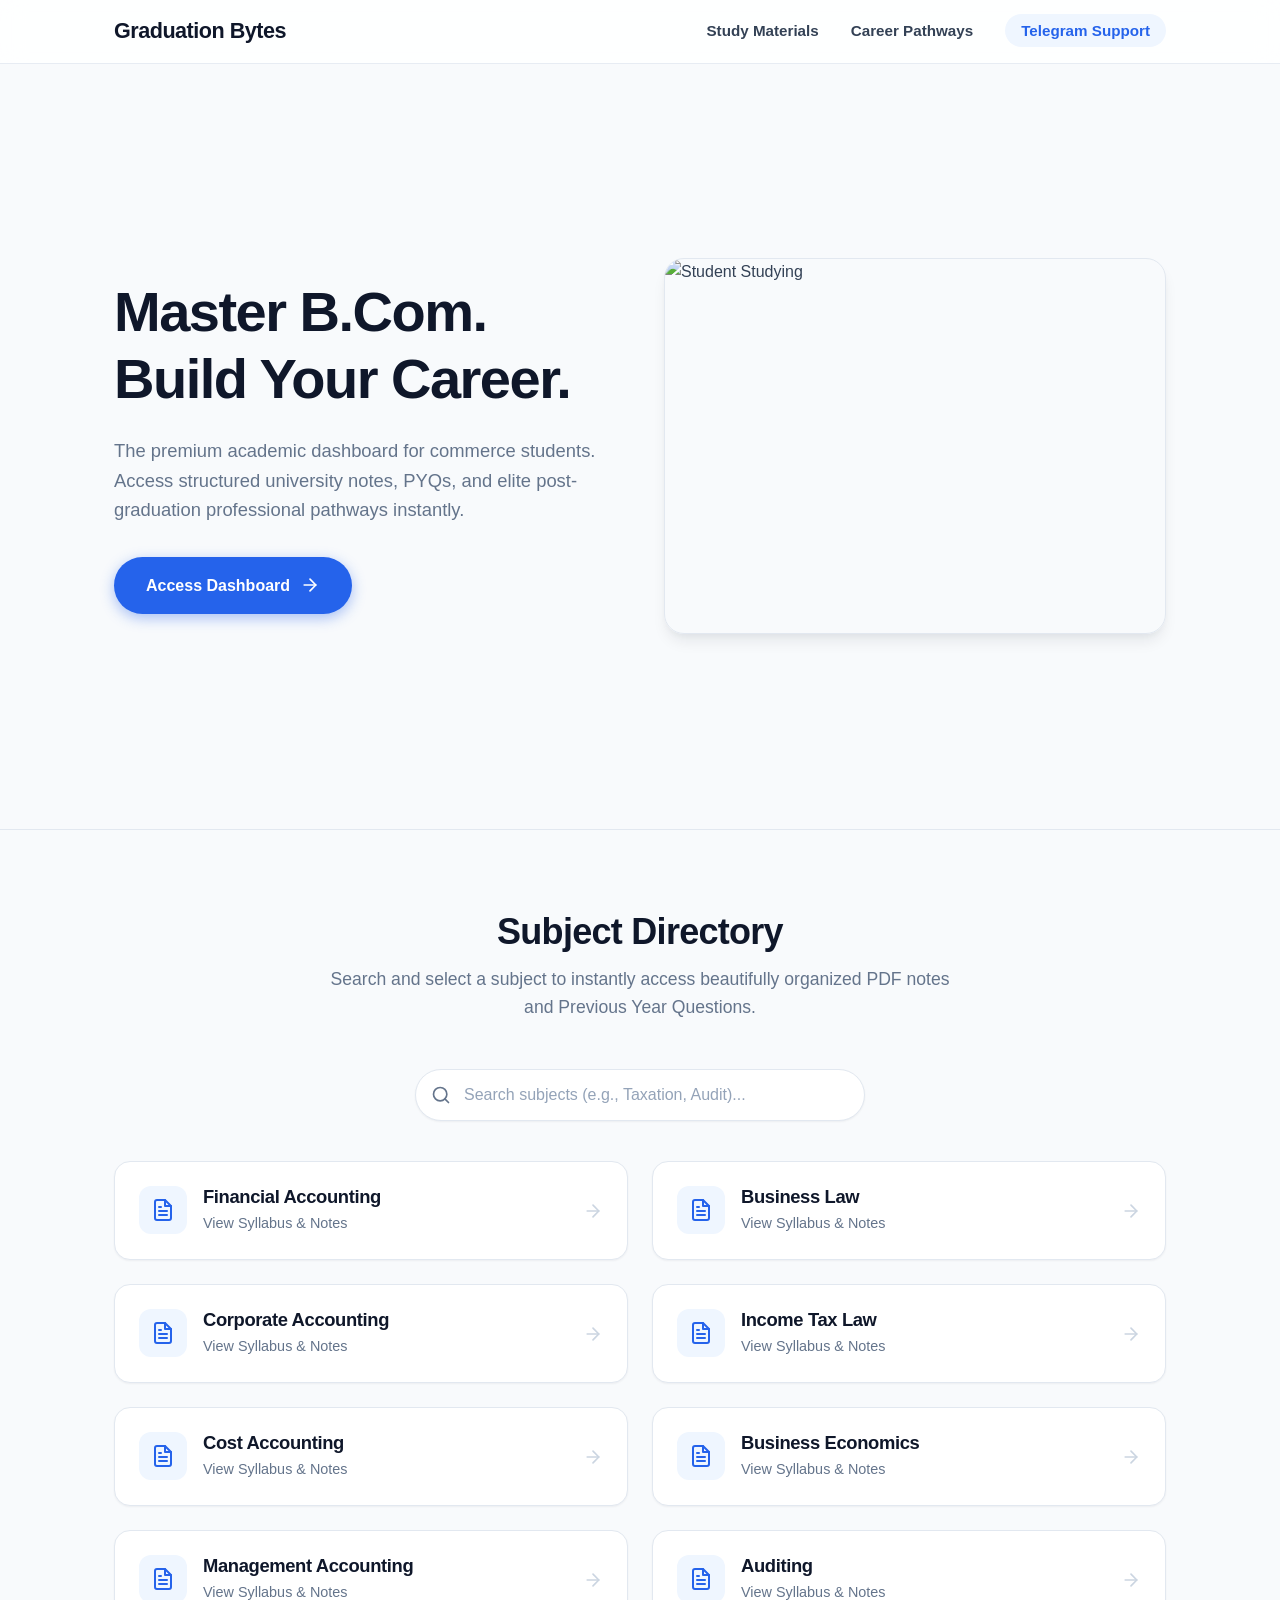
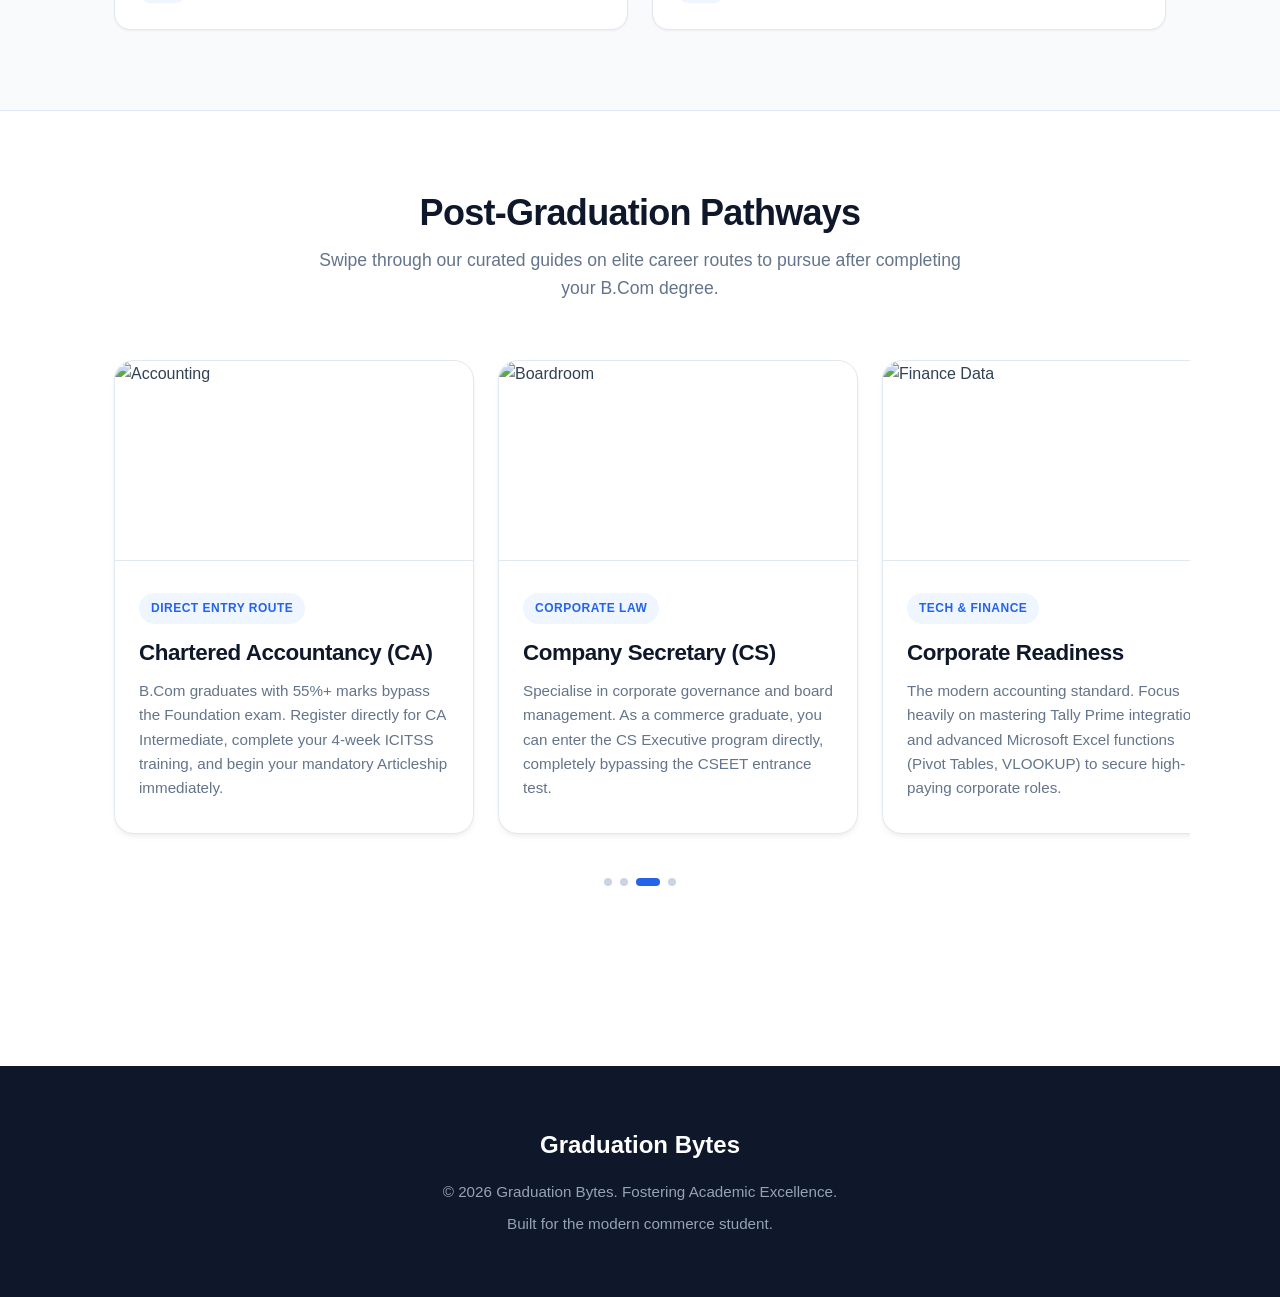
==== index.html @ 29793538 "Add files via upload" ====
<!DOCTYPE html>
<html lang="en">
<head>
    <meta charset="UTF-8">
    <meta name="viewport" content="width=device-width, initial-scale=1.0, maximum-scale=1.0, user-scalable=no">
    <title>Graduation Bytes | Career & Academic Portal</title>
    <style>
        /* ==========================================
           1. PREMIUM CSS RESET & VARIABLES
           ========================================== */
        :root {
            /* Premium Corporate Color Palette */
            --primary-slate: #0f172a;      /* Deepest Slate */
            --secondary-slate: #334155;    /* Standard Text */
            --light-slate: #64748b;        /* Muted Text */
            --brand-blue: #2563eb;         /* Vibrant Action Blue */
            --brand-blue-hover: #1d4ed8;
            --brand-light: #eff6ff;        /* Soft Blue Backgrounds */
            --surface-bg: #f8fafc;         /* Page Background */
            --card-bg: #ffffff;            /* Card Background */
            --border-light: #e2e8f0;       /* Soft Borders */
            
            /* Modern Spacing & Radii */
            --radius-xl: 20px;
            --radius-lg: 16px;
            --radius-md: 12px;
            --radius-sm: 8px;
            
            /* Layered, High-End Shadows */
            --shadow-sm: 0 1px 2px rgba(15, 23, 42, 0.05);
            --shadow-md: 0 4px 6px -1px rgba(15, 23, 42, 0.05), 0 2px 4px -1px rgba(15, 23, 42, 0.03);
            --shadow-lg: 0 10px 15px -3px rgba(15, 23, 42, 0.08), 0 4px 6px -2px rgba(15, 23, 42, 0.04);
            --shadow-hover: 0 20px 25px -5px rgba(15, 23, 42, 0.1), 0 10px 10px -5px rgba(15, 23, 42, 0.04);
            
            --transition: all 0.25s cubic-bezier(0.4, 0, 0.2, 1);
        }

        html { scroll-behavior: smooth; }
        * { margin: 0; padding: 0; box-sizing: border-box; font-family: -apple-system, BlinkMacSystemFont, 'Inter', 'Segoe UI', Roboto, Helvetica, Arial, sans-serif; }
        body { background-color: var(--surface-bg); color: var(--secondary-slate); line-height: 1.6; -webkit-font-smoothing: antialiased; }
        img { max-width: 100%; display: block; }

        .container { max-width: 1100px; margin: 0 auto; padding: 80px 24px; }
        h1, h2, h3 { color: var(--primary-slate); font-weight: 700; line-height: 1.2; letter-spacing: -0.02em; }
        h2 { font-size: 2.25rem; margin-bottom: 12px; text-align: center; }
        .subtitle { text-align: center; color: var(--light-slate); margin-bottom: 48px; font-size: 1.1rem; max-width: 650px; margin-left: auto; margin-right: auto; }

        /* ==========================================
           2. HEADER & NAVIGATION
           ========================================== */
        header { background-color: rgba(255, 255, 255, 0.85); backdrop-filter: blur(12px); -webkit-backdrop-filter: blur(12px); border-bottom: 1px solid rgba(226, 232, 240, 0.8); position: sticky; top: 0; z-index: 1000; padding: 14px 0; }
        .nav-container { max-width: 1100px; margin: 0 auto; padding: 0 24px; display: flex; justify-content: space-between; align-items: center; }
        
        .logo-box { display: flex; align-items: center; gap: 10px; text-decoration: none; }
        .nav-logo { height: 40px; width: auto; object-fit: contain; }
        .logo-text { font-size: 1.35rem; font-weight: 800; color: var(--primary-slate); letter-spacing: -0.5px; }

        .nav-links { list-style: none; display: flex; gap: 32px; align-items: center; }
        .nav-links a { text-decoration: none; color: var(--secondary-slate); font-weight: 600; font-size: 0.95rem; transition: var(--transition); }
        .nav-links a:hover { color: var(--brand-blue); }
        .nav-btn { background: var(--brand-light); color: var(--brand-blue) !important; padding: 8px 16px; border-radius: 999px; }
        .nav-btn:hover { background: #dbeafe; }
        
        .hamburger { display: none; background: none; border: none; cursor: pointer; color: var(--primary-slate); padding: 4px; }

        /* ==========================================
           3. HERO SECTION
           ========================================== */
        .hero { display: grid; grid-template-columns: 1fr 1fr; gap: 48px; align-items: center; padding: 60px 24px; max-width: 1100px; margin: 0 auto; min-height: 85vh; }
        .hero-text h1 { font-size: 3.5rem; margin-bottom: 24px; letter-spacing: -1.5px; }
        .hero-text p { font-size: 1.15rem; color: var(--light-slate); margin-bottom: 32px; }
        
        .btn { display: inline-flex; align-items: center; justify-content: center; gap: 10px; background-color: var(--brand-blue); color: #fff; padding: 16px 32px; text-decoration: none; font-weight: 600; font-size: 1rem; border-radius: 999px; transition: var(--transition); box-shadow: 0 4px 14px 0 rgba(37, 99, 235, 0.39); }
        .btn:hover { transform: translateY(-2px); box-shadow: 0 6px 20px rgba(37, 99, 235, 0.23); background-color: var(--brand-blue-hover); }
        
        .hero-img { border-radius: var(--radius-xl); box-shadow: var(--shadow-lg); border: 1px solid var(--border-light); width: 100%; object-fit: cover; aspect-ratio: 4/3; }

        /* ==========================================
           4. SUBJECT DIRECTORY (Glassy Tiles)
           ========================================== */
        #directory { background-color: var(--surface-bg); border-top: 1px solid var(--border-light); }
        
        .search-box { position: relative; max-width: 450px; margin: 0 auto 40px auto; }
        .search-icon { position: absolute; left: 16px; top: 50%; transform: translateY(-50%); color: var(--light-slate); }
        #subjectSearch { width: 100%; padding: 16px 20px 16px 48px; border-radius: 999px; border: 1px solid var(--border-light); background: var(--card-bg); outline: none; font-size: 1rem; color: var(--primary-slate); transition: var(--transition); box-shadow: var(--shadow-sm); }
        #subjectSearch:focus { border-color: var(--brand-blue); box-shadow: 0 0 0 4px rgba(37, 99, 235, 0.1); }
        #subjectSearch::placeholder { color: #94a3b8; }

        .grid-layout { display: grid; grid-template-columns: repeat(2, 1fr); gap: 24px; }
        
        .tile-card { background: var(--card-bg); border: 1px solid var(--border-light); border-radius: var(--radius-lg); padding: 24px; text-decoration: none; display: flex; align-items: flex-start; gap: 16px; transition: var(--transition); box-shadow: var(--shadow-sm); position: relative; overflow: hidden; }
        .tile-card:hover { border-color: #cbd5e1; transform: translateY(-4px); box-shadow: var(--shadow-md); }
        .tile-icon { background: var(--brand-light); color: var(--brand-blue); flex-shrink: 0; width: 48px; height: 48px; border-radius: var(--radius-md); display: flex; align-items: center; justify-content: center; }
        .tile-info h3 { font-size: 1.15rem; color: var(--primary-slate); margin-bottom: 4px; }
        .tile-info p { font-size: 0.9rem; color: var(--light-slate); margin: 0; }
        .tile-arrow { margin-left: auto; align-self: center; color: #cbd5e1; transition: var(--transition); }
        .tile-card:hover .tile-arrow { color: var(--brand-blue); transform: translateX(4px); }

        /* ==========================================
           5. CAREER SWIPE CAROUSEL (App-style)
           ========================================== */
        #careers { background-color: var(--card-bg); border-top: 1px solid var(--border-light); padding-bottom: 100px; }
        
        .swipe-container { 
            display: flex; 
            gap: 24px; 
            overflow-x: auto; 
            scroll-snap-type: x mandatory; 
            -webkit-overflow-scrolling: touch; 
            padding: 10px 24px 20px 24px; 
            margin: 0 -24px; 
            scrollbar-width: none; 
        }
        .swipe-container::-webkit-scrollbar { display: none; }

        .swipe-card { 
            flex: 0 0 360px; 
            scroll-snap-align: center; 
            background: var(--card-bg); 
            border-radius: var(--radius-xl); 
            overflow: hidden; 
            box-shadow: var(--shadow-md); 
            border: 1px solid var(--border-light); 
            display: flex;
            flex-direction: column;
        }
        .swipe-card img { width: 100%; height: 200px; object-fit: cover; border-bottom: 1px solid var(--border-light); }
        .swipe-info { padding: 32px 24px; flex-grow: 1; }
        .swipe-tag { display: inline-block; background: var(--brand-light); color: var(--brand-blue); font-size: 0.75rem; font-weight: 700; padding: 6px 12px; border-radius: 999px; margin-bottom: 16px; text-transform: uppercase; letter-spacing: 0.5px; }
        .swipe-card h3 { font-size: 1.4rem; margin-bottom: 12px; color: var(--primary-slate); }
        .swipe-card p { font-size: 0.95rem; color: var(--light-slate); line-height: 1.6; }

        /* PROFESSIONAL CAROUSEL DOTS (Pagination) */
        .carousel-indicators { display: flex; justify-content: center; align-items: center; gap: 8px; margin-top: 24px; }
        .dot { width: 8px; height: 8px; border-radius: 50%; background-color: #cbd5e1; transition: var(--transition); cursor: pointer; }
        /* The active dot becomes a modern pill shape */
        .dot.active { width: 24px; border-radius: 999px; background-color: var(--brand-blue); }

        /* ==========================================
           6. FOOTER
           ========================================== */
        footer { background: var(--primary-slate); color: #fff; text-align: center; padding: 60px 24px; }
        .footer-logo { font-size: 1.5rem; font-weight: 800; margin-bottom: 16px; display: block; color: #fff; }
        footer p { color: #94a3b8; font-size: 0.95rem; margin-top: 8px; }
        footer a { color: #fff; text-decoration: none; font-weight: 500; }
        footer a:hover { text-decoration: underline; }

        /* ==========================================
           7. MOBILE RESPONSIVENESS
           ========================================== */
        @media screen and (max-width: 992px) {
            .hero { grid-template-columns: 1fr; text-align: center; padding: 40px 24px; gap: 40px; min-height: auto; }
            .hero-text h1 { font-size: 3rem; }
            .hero-img { order: -1; }
        }

        @media screen and (max-width: 768px) {
            h2 { font-size: 1.8rem; }
            .subtitle { font-size: 1rem; margin-bottom: 32px; }
            
            /* Mobile Navigation */
            .hamburger { display: block; }
            .nav-links { display: none; position: absolute; top: 100%; left: 0; width: 100%; background: rgba(255, 255, 255, 0.98); backdrop-filter: blur(10px); flex-direction: column; gap: 0; border-bottom: 1px solid var(--border-light); box-shadow: var(--shadow-lg); padding: 8px 0; }
            .nav-links.active { display: flex; }
            .nav-links li { padding: 4px 24px; }
            .nav-links a { display: block; padding: 12px 0; border-bottom: 1px solid var(--surface-bg); }
            .nav-btn { display: inline-block; text-align: center; margin-top: 8px; }
            
            .hero-text h1 { font-size: 2.5rem; }
            .btn { width: 100%; }

            /* Grid Fixes */
            .grid-layout { gap: 16px; }
            .tile-card { padding: 16px; flex-direction: column; align-items: center; text-align: center; gap: 12px; }
            .tile-arrow { display: none; /* Hide arrow on mobile to save space */ }
            .tile-icon { width: 40px; height: 40px; }
            .tile-info h3 { font-size: 1.05rem; }

            /* Carousel adjustments for phones */
            .swipe-card { flex: 0 0 85vw; /* Shows a peek of the next card to encourage swiping */ }
            .swipe-info { padding: 24px 20px; }
        }

        @media screen and (max-width: 480px) {
            .grid-layout { grid-template-columns: 1fr; } /* Stack subjects on tiny phones */
            .tile-card { flex-direction: row; align-items: center; text-align: left; }
        }
    </style>
</head>
<body>

    <!-- 1. HEADER -->
    <header>
        <div class="nav-container">
            <a href="#" class="logo-box">
                <!-- ========================================== -->
                <!-- ADD YOUR LOGO HERE: Ensure logo.png is in an 'assets' folder -->
                <!-- ========================================== -->
                <img src="assets/logo.png" alt="Logo" class="nav-logo" onerror="this.style.display='none'; this.nextElementSibling.style.display='block';">
                <span class="logo-text" style="display: none;">Graduation Bytes</span>
            </a>
            
            <button class="hamburger" id="menu-btn" aria-label="Toggle Menu">
                <svg width="28" height="28" viewBox="0 0 24 24" fill="none" stroke="currentColor" stroke-width="2" stroke-linecap="round"><line x1="3" y1="12" x2="21" y2="12"></line><line x1="3" y1="6" x2="21" y2="6"></line><line x1="3" y1="18" x2="21" y2="18"></line></svg>
            </button>

            <ul class="nav-links" id="nav-links">
                <li><a href="#directory">Study Materials</a></li>
                <li><a href="#careers">Career Pathways</a></li>
                <li><a href="https://t.me/Graduation_Bytes" class="nav-btn" target="_blank">Telegram Support</a></li>
            </ul>
        </div>
    </header>

    <main>
        <!-- 2. HERO SECTION -->
        <section class="hero">
            <div class="hero-text">
                <h1>Master B.Com.<br>Build Your Career.</h1>
                <p>The premium academic dashboard for commerce students. Access structured university notes, PYQs, and elite post-graduation professional pathways instantly.</p>
                <a href="#directory" class="btn">
                    Access Dashboard
                    <svg width="20" height="20" viewBox="0 0 24 24" fill="none" stroke="currentColor" stroke-width="2" stroke-linecap="round" stroke-linejoin="round"><line x1="5" y1="12" x2="19" y2="12"></line><polyline points="12 5 19 12 12 19"></polyline></svg>
                </a>
            </div>
            <!-- Professional EdTech Image -->
            <img src="https://images.unsplash.com/photo-1523240795612-9a054b0db644?auto=format&fit=crop&w=1000&q=80" alt="Student Studying" class="hero-img">
        </section>

        <!-- 3. SUBJECT DIRECTORY -->
        <section id="directory">
            <div class="container">
                <h2>Subject Directory</h2>
                <p class="subtitle">Search and select a subject to instantly access beautifully organized PDF notes and Previous Year Questions.</p>
                
                <div class="search-box">
                    <svg class="search-icon" width="20" height="20" viewBox="0 0 24 24" fill="none" stroke="currentColor" stroke-width="2" stroke-linecap="round" stroke-linejoin="round"><circle cx="11" cy="11" r="8"></circle><line x1="21" y1="21" x2="16.65" y2="16.65"></line></svg>
                    <input type="text" id="subjectSearch" placeholder="Search subjects (e.g., Taxation, Audit)...">
                </div>
                
                <div id="subject-grid" class="grid-layout">
                    <!-- JS will inject tiles here -->
                </div>
            </div>
        </section>

        <!-- 4. CAREER PATHWAYS (Swipe Carousel with Dots) -->
        <section id="careers">
            <div class="container">
                <h2>Post-Graduation Pathways</h2>
                <p class="subtitle">Swipe through our curated guides on elite career routes to pursue after completing your B.Com degree.</p>
                
                <!-- Swipe Container -->
                <div class="swipe-container" id="carousel">
                    
                    <div class="swipe-card">
                        <img src="https://images.unsplash.com/photo-1454165804606-c3d57bc86b40?auto=format&fit=crop&w=600&q=80" alt="Accounting">
                        <div class="swipe-info">
                            <span class="swipe-tag">Direct Entry Route</span>
                            <h3>Chartered Accountancy (CA)</h3>
                            <p>B.Com graduates with 55%+ marks bypass the Foundation exam. Register directly for CA Intermediate, complete your 4-week ICITSS training, and begin your mandatory Articleship immediately.</p>
                        </div>
                    </div>

                    <div class="swipe-card">
                        <img src="https://images.pexels.com/photos/5668770/pexels-photo-5668770.jpeg" alt="Boardroom">
                        <div class="swipe-info">
                            <span class="swipe-tag">Corporate Law</span>
                            <h3>Company Secretary (CS)</h3>
                            <p>Specialise in corporate governance and board management. As a commerce graduate, you can enter the CS Executive program directly, completely bypassing the CSEET entrance test.</p>
                        </div>
                    </div>

                    <div class="swipe-card">
                        <img src="https://images.unsplash.com/photo-1460925895917-afdab827c52f?auto=format&fit=crop&w=600&q=80" alt="Finance Data">
                        <div class="swipe-info">
                            <span class="swipe-tag">Tech & Finance</span>
                            <h3>Corporate Readiness</h3>
                            <p>The modern accounting standard. Focus heavily on mastering Tally Prime integration and advanced Microsoft Excel functions (Pivot Tables, VLOOKUP) to secure high-paying corporate roles.</p>
                        </div>
                    </div>

                    <div class="swipe-card">
                        <img src="https://images.unsplash.com/photo-1507679799987-c73779587ccf?auto=format&fit=crop&w=600&q=80" alt="Banking">
                        <div class="swipe-info">
                            <span class="swipe-tag">Government Sector</span>
                            <h3>Banking & Finance (PO)</h3>
                            <p>Prepare for IBPS PO, SBI Clerk, and SSC CGL. Your B.Com background provides a massive, unfair advantage in the Quantitative Aptitude and Financial Awareness sections.</p>
                        </div>
                    </div>

                </div>

                <!-- Professional Carousel Pagination Dots -->
                <div class="carousel-indicators" id="carousel-dots">
                    <!-- Dots injected by JS based on number of cards -->
                </div>

            </div>
        </section>
    </main>

    <!-- 5. FOOTER -->
    <footer>
        <span class="footer-logo">Graduation Bytes</span>
        <p>&copy; 2026 Graduation Bytes. Fostering Academic Excellence.</p>
        <p>Built for the modern commerce student.</p>
    </footer>

    <!-- 6. INTERACTIVE LOGIC -->
    <script>
        // --- A. Mobile Menu Logic ---
        const menuBtn = document.getElementById('menu-btn');
        const navLinks = document.getElementById('nav-links');

        menuBtn.addEventListener('click', () => {
            navLinks.classList.toggle('active');
            menuBtn.innerHTML = navLinks.classList.contains('active') 
                ? '<svg width="28" height="28" viewBox="0 0 24 24" fill="none" stroke="currentColor" stroke-width="2" stroke-linecap="round"><line x1="18" y1="6" x2="6" y2="18"></line><line x1="6" y1="6" x2="18" y2="18"></line></svg>'
                : '<svg width="28" height="28" viewBox="0 0 24 24" fill="none" stroke="currentColor" stroke-width="2" stroke-linecap="round"><line x1="3" y1="12" x2="21" y2="12"></line><line x1="3" y1="6" x2="21" y2="6"></line><line x1="3" y1="18" x2="21" y2="18"></line></svg>';
        });

        document.querySelectorAll('.nav-links a').forEach(link => {
            link.addEventListener('click', () => {
                navLinks.classList.remove('active');
                menuBtn.innerHTML = '<svg width="28" height="28" viewBox="0 0 24 24" fill="none" stroke="currentColor" stroke-width="2" stroke-linecap="round"><line x1="3" y1="12" x2="21" y2="12"></line><line x1="3" y1="6" x2="21" y2="6"></line><line x1="3" y1="18" x2="21" y2="18"></line></svg>';
            });
        });


        // --- B. Subject Data Array (Update your Telegram Links here) ---
        const subjectsData = [
            { name: "Financial Accounting", link: "https://t.me/Graduation_Bytes" },
            { name: "Business Law", link: "https://t.me/Graduation_Bytes" },
            { name: "Corporate Accounting", link: "https://t.me/Graduation_Bytes" },
            { name: "Income Tax Law", link: "https://t.me/Graduation_Bytes" },
            { name: "Cost Accounting", link: "https://t.me/Graduation_Bytes" },
            { name: "Business Economics", link: "https://t.me/Graduation_Bytes" },
            { name: "Management Accounting", link: "https://t.me/Graduation_Bytes" },
            { name: "Auditing", link: "https://t.me/Graduation_Bytes" }
        ];

        // --- C. Inject Subject Tiles ---
        const gridContainer = document.getElementById('subject-grid');
        const searchInput = document.getElementById('subjectSearch');

        function renderSubjects(data) {
            gridContainer.innerHTML = '';
            if (data.length === 0) {
                gridContainer.innerHTML = `<p style="grid-column: 1 / -1; text-align: center; color: var(--light-slate); padding: 40px 0;">No subjects found matching your search.</p>`;
                return;
            }
            
            let htmlContent = '';
            data.forEach(sub => {
                htmlContent += `
                    <a href="${sub.link}" target="_blank" rel="noopener" class="tile-card">
                        <div class="tile-icon">
                            <svg width="24" height="24" viewBox="0 0 24 24" fill="none" stroke="currentColor" stroke-width="2" stroke-linecap="round" stroke-linejoin="round"><path d="M14 2H6a2 2 0 0 0-2 2v16a2 2 0 0 0 2 2h12a2 2 0 0 0 2-2V8z"></path><polyline points="14 2 14 8 20 8"></polyline><line x1="16" y1="13" x2="8" y2="13"></line><line x1="16" y1="17" x2="8" y2="17"></line><polyline points="10 9 9 9 8 9"></polyline></svg>
                        </div>
                        <div class="tile-info">
                            <h3>${sub.name}</h3>
                            <p>View Syllabus & Notes</p>
                        </div>
                        <svg class="tile-arrow" width="20" height="20" viewBox="0 0 24 24" fill="none" stroke="currentColor" stroke-width="2" stroke-linecap="round" stroke-linejoin="round"><line x1="5" y1="12" x2="19" y2="12"></line><polyline points="12 5 19 12 12 19"></polyline></svg>
                    </a>
                `;
            });
            gridContainer.innerHTML = htmlContent;
        }

        renderSubjects(subjectsData);

        // --- D. Live Search Filter ---
        searchInput.addEventListener('input', (e) => {
            const query = e.target.value.toLowerCase().trim();
            const filtered = subjectsData.filter(sub => sub.name.toLowerCase().includes(query));
            renderSubjects(filtered);
        });

        // --- E. Dynamic Carousel Dots Logic ---
        const carousel = document.getElementById('carousel');
        const cards = document.querySelectorAll('.swipe-card');
        const dotsContainer = document.getElementById('carousel-dots');

        // Create dots based on number of cards
        cards.forEach((_, index) => {
            const dot = document.createElement('div');
            dot.classList.add('dot');
            if (index === 0) dot.classList.add('active'); // First dot is active initially
            
            // Allow clicking dot to scroll to card
            dot.addEventListener('click', () => {
                const scrollLeft = cards[index].offsetLeft - carousel.offsetLeft;
                carousel.scrollTo({ left: scrollLeft, behavior: 'smooth' });
            });
            
            dotsContainer.appendChild(dot);
        });

        const dots = document.querySelectorAll('.dot');

        // Update active dot when user swipes using IntersectionObserver
        const observerOptions = {
            root: carousel,
            threshold: 0.5 // Card must be 50% visible to trigger
        };

        const observer = new IntersectionObserver((entries) => {
            entries.forEach(entry => {
                if (entry.isIntersecting) {
                    const activeIndex = Array.from(cards).indexOf(entry.target);
                    // Remove active class from all
                    dots.forEach(d => d.classList.remove('active'));
                    // Add active class to current
                    if(dots[activeIndex]) dots[activeIndex].classList.add('active');
                }
            });
        }, observerOptions);

        cards.forEach(card => observer.observe(card));

    </script>
</body>
</html>
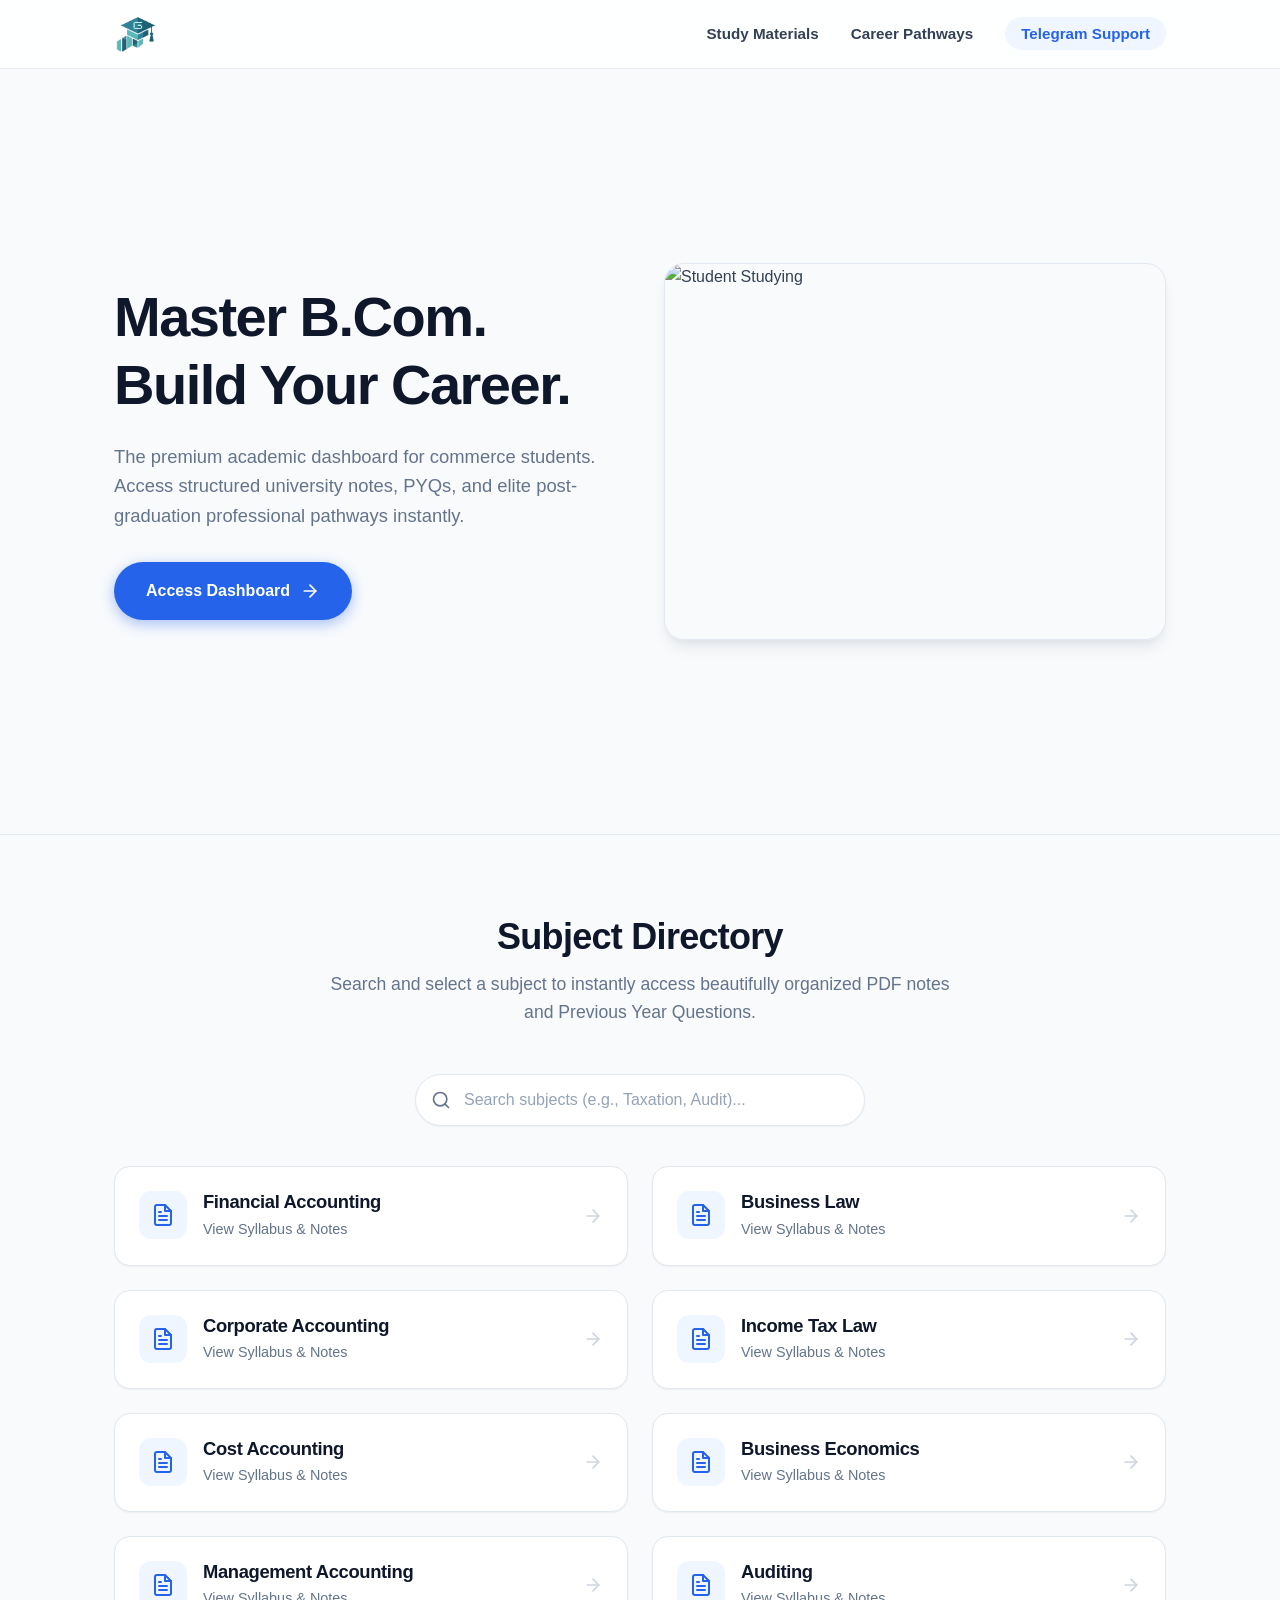
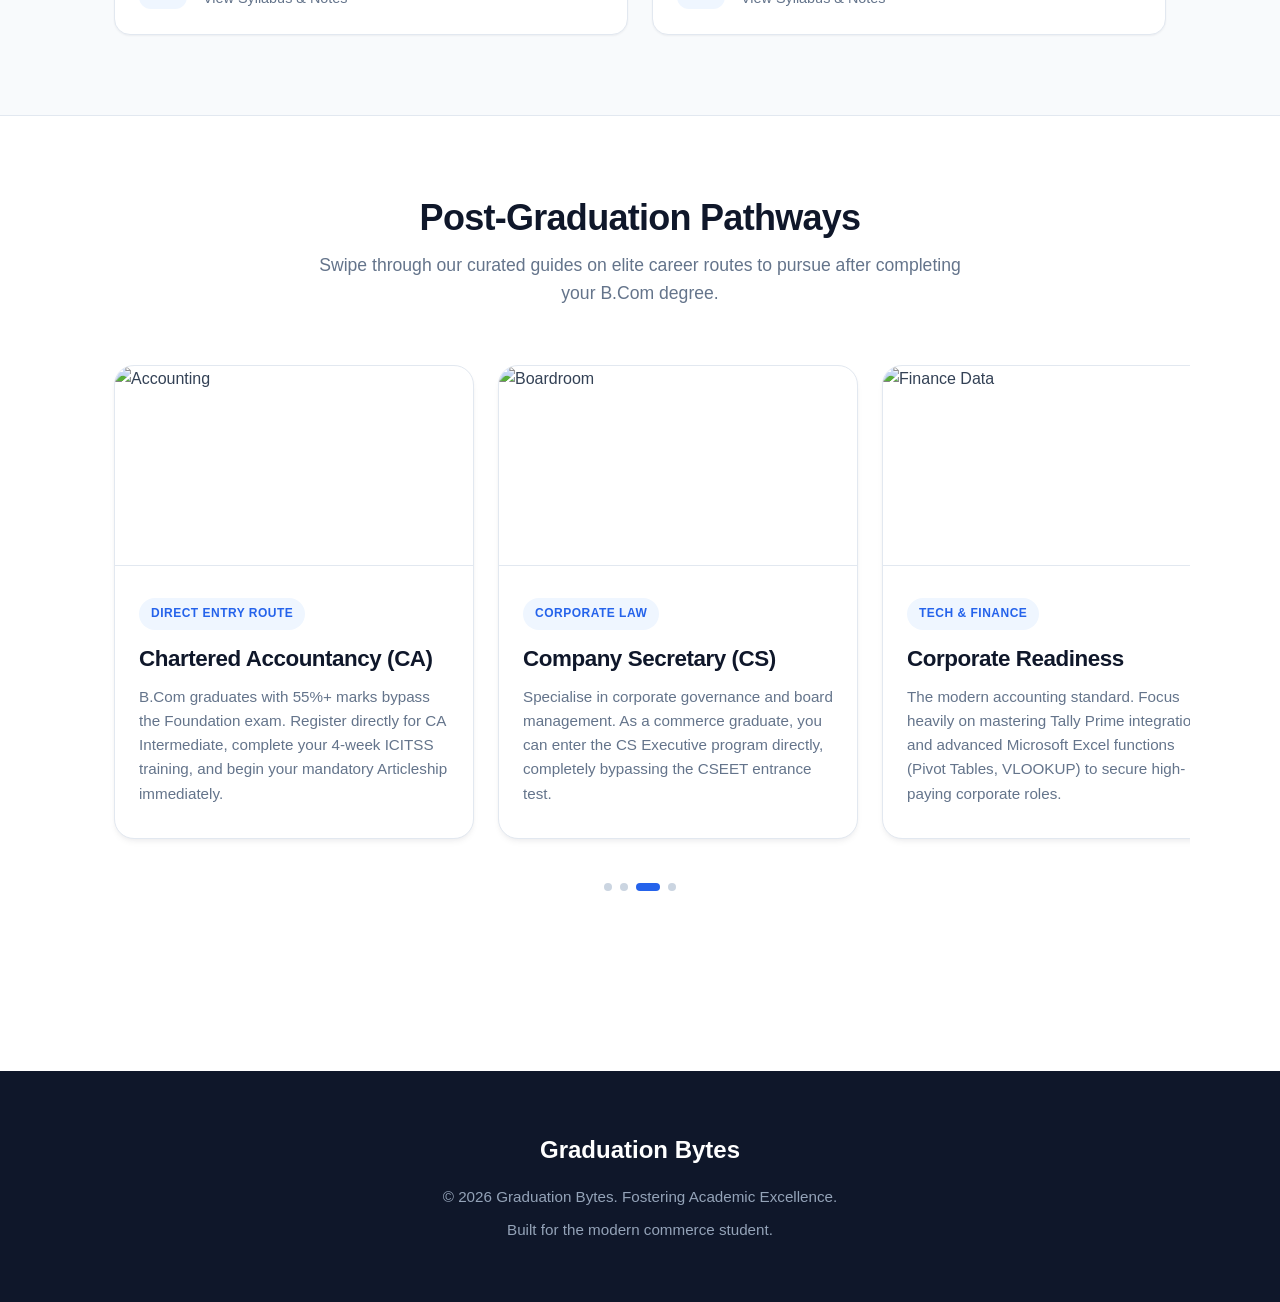
==== commit 8eea66e2: "Update index.html" ====
--- a/index.html
+++ b/index.html
@@ -196,7 +196,7 @@
                 <!-- ========================================== -->
                 <!-- ADD YOUR LOGO HERE: Ensure logo.png is in an 'assets' folder -->
                 <!-- ========================================== -->
-                <img src="assets/logo.png" alt="Logo" class="nav-logo" onerror="this.style.display='none'; this.nextElementSibling.style.display='block';">
+                <img src="logo.png" alt="Logo" class="nav-logo" onerror="this.style.display='none'; this.nextElementSibling.style.display='block';">
                 <span class="logo-text" style="display: none;">Graduation Bytes</span>
             </a>
             
@@ -422,4 +422,4 @@
 
     </script>
 </body>
-</html>+</html>
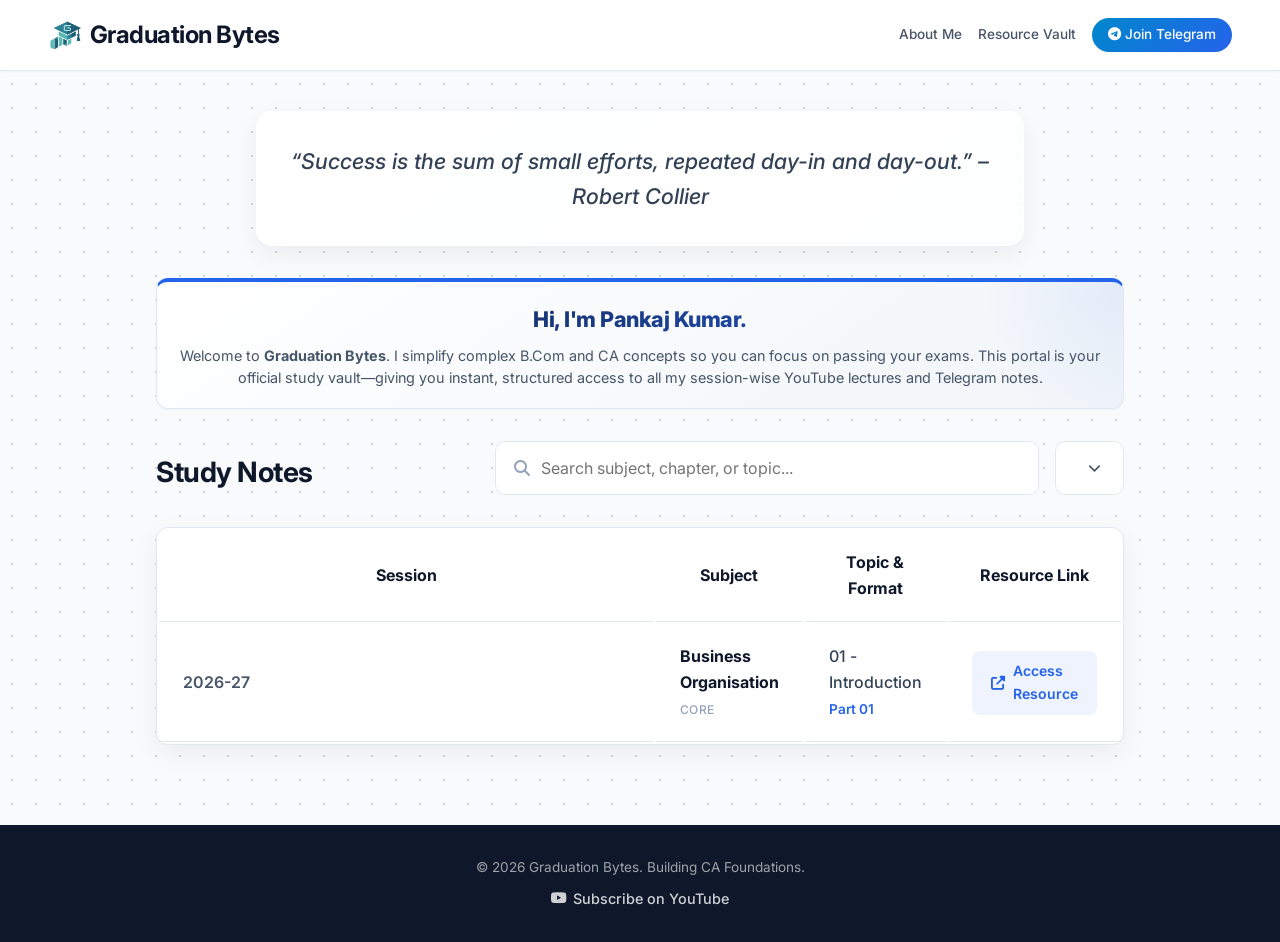
==== commit 558ad0f5: "Add files via upload" ====
--- a/index.html
+++ b/index.html
@@ -2,424 +2,107 @@
 <html lang="en">
 <head>
     <meta charset="UTF-8">
-    <meta name="viewport" content="width=device-width, initial-scale=1.0, maximum-scale=1.0, user-scalable=no">
-    <title>Graduation Bytes | Career & Academic Portal</title>
-    <style>
-        /* ==========================================
-           1. PREMIUM CSS RESET & VARIABLES
-           ========================================== */
-        :root {
-            /* Premium Corporate Color Palette */
-            --primary-slate: #0f172a;      /* Deepest Slate */
-            --secondary-slate: #334155;    /* Standard Text */
-            --light-slate: #64748b;        /* Muted Text */
-            --brand-blue: #2563eb;         /* Vibrant Action Blue */
-            --brand-blue-hover: #1d4ed8;
-            --brand-light: #eff6ff;        /* Soft Blue Backgrounds */
-            --surface-bg: #f8fafc;         /* Page Background */
-            --card-bg: #ffffff;            /* Card Background */
-            --border-light: #e2e8f0;       /* Soft Borders */
-            
-            /* Modern Spacing & Radii */
-            --radius-xl: 20px;
-            --radius-lg: 16px;
-            --radius-md: 12px;
-            --radius-sm: 8px;
-            
-            /* Layered, High-End Shadows */
-            --shadow-sm: 0 1px 2px rgba(15, 23, 42, 0.05);
-            --shadow-md: 0 4px 6px -1px rgba(15, 23, 42, 0.05), 0 2px 4px -1px rgba(15, 23, 42, 0.03);
-            --shadow-lg: 0 10px 15px -3px rgba(15, 23, 42, 0.08), 0 4px 6px -2px rgba(15, 23, 42, 0.04);
-            --shadow-hover: 0 20px 25px -5px rgba(15, 23, 42, 0.1), 0 10px 10px -5px rgba(15, 23, 42, 0.04);
-            
-            --transition: all 0.25s cubic-bezier(0.4, 0, 0.2, 1);
-        }
-
-        html { scroll-behavior: smooth; }
-        * { margin: 0; padding: 0; box-sizing: border-box; font-family: -apple-system, BlinkMacSystemFont, 'Inter', 'Segoe UI', Roboto, Helvetica, Arial, sans-serif; }
-        body { background-color: var(--surface-bg); color: var(--secondary-slate); line-height: 1.6; -webkit-font-smoothing: antialiased; }
-        img { max-width: 100%; display: block; }
-
-        .container { max-width: 1100px; margin: 0 auto; padding: 80px 24px; }
-        h1, h2, h3 { color: var(--primary-slate); font-weight: 700; line-height: 1.2; letter-spacing: -0.02em; }
-        h2 { font-size: 2.25rem; margin-bottom: 12px; text-align: center; }
-        .subtitle { text-align: center; color: var(--light-slate); margin-bottom: 48px; font-size: 1.1rem; max-width: 650px; margin-left: auto; margin-right: auto; }
-
-        /* ==========================================
-           2. HEADER & NAVIGATION
-           ========================================== */
-        header { background-color: rgba(255, 255, 255, 0.85); backdrop-filter: blur(12px); -webkit-backdrop-filter: blur(12px); border-bottom: 1px solid rgba(226, 232, 240, 0.8); position: sticky; top: 0; z-index: 1000; padding: 14px 0; }
-        .nav-container { max-width: 1100px; margin: 0 auto; padding: 0 24px; display: flex; justify-content: space-between; align-items: center; }
-        
-        .logo-box { display: flex; align-items: center; gap: 10px; text-decoration: none; }
-        .nav-logo { height: 40px; width: auto; object-fit: contain; }
-        .logo-text { font-size: 1.35rem; font-weight: 800; color: var(--primary-slate); letter-spacing: -0.5px; }
-
-        .nav-links { list-style: none; display: flex; gap: 32px; align-items: center; }
-        .nav-links a { text-decoration: none; color: var(--secondary-slate); font-weight: 600; font-size: 0.95rem; transition: var(--transition); }
-        .nav-links a:hover { color: var(--brand-blue); }
-        .nav-btn { background: var(--brand-light); color: var(--brand-blue) !important; padding: 8px 16px; border-radius: 999px; }
-        .nav-btn:hover { background: #dbeafe; }
-        
-        .hamburger { display: none; background: none; border: none; cursor: pointer; color: var(--primary-slate); padding: 4px; }
-
-        /* ==========================================
-           3. HERO SECTION
-           ========================================== */
-        .hero { display: grid; grid-template-columns: 1fr 1fr; gap: 48px; align-items: center; padding: 60px 24px; max-width: 1100px; margin: 0 auto; min-height: 85vh; }
-        .hero-text h1 { font-size: 3.5rem; margin-bottom: 24px; letter-spacing: -1.5px; }
-        .hero-text p { font-size: 1.15rem; color: var(--light-slate); margin-bottom: 32px; }
-        
-        .btn { display: inline-flex; align-items: center; justify-content: center; gap: 10px; background-color: var(--brand-blue); color: #fff; padding: 16px 32px; text-decoration: none; font-weight: 600; font-size: 1rem; border-radius: 999px; transition: var(--transition); box-shadow: 0 4px 14px 0 rgba(37, 99, 235, 0.39); }
-        .btn:hover { transform: translateY(-2px); box-shadow: 0 6px 20px rgba(37, 99, 235, 0.23); background-color: var(--brand-blue-hover); }
-        
-        .hero-img { border-radius: var(--radius-xl); box-shadow: var(--shadow-lg); border: 1px solid var(--border-light); width: 100%; object-fit: cover; aspect-ratio: 4/3; }
-
-        /* ==========================================
-           4. SUBJECT DIRECTORY (Glassy Tiles)
-           ========================================== */
-        #directory { background-color: var(--surface-bg); border-top: 1px solid var(--border-light); }
-        
-        .search-box { position: relative; max-width: 450px; margin: 0 auto 40px auto; }
-        .search-icon { position: absolute; left: 16px; top: 50%; transform: translateY(-50%); color: var(--light-slate); }
-        #subjectSearch { width: 100%; padding: 16px 20px 16px 48px; border-radius: 999px; border: 1px solid var(--border-light); background: var(--card-bg); outline: none; font-size: 1rem; color: var(--primary-slate); transition: var(--transition); box-shadow: var(--shadow-sm); }
-        #subjectSearch:focus { border-color: var(--brand-blue); box-shadow: 0 0 0 4px rgba(37, 99, 235, 0.1); }
-        #subjectSearch::placeholder { color: #94a3b8; }
-
-        .grid-layout { display: grid; grid-template-columns: repeat(2, 1fr); gap: 24px; }
-        
-        .tile-card { background: var(--card-bg); border: 1px solid var(--border-light); border-radius: var(--radius-lg); padding: 24px; text-decoration: none; display: flex; align-items: flex-start; gap: 16px; transition: var(--transition); box-shadow: var(--shadow-sm); position: relative; overflow: hidden; }
-        .tile-card:hover { border-color: #cbd5e1; transform: translateY(-4px); box-shadow: var(--shadow-md); }
-        .tile-icon { background: var(--brand-light); color: var(--brand-blue); flex-shrink: 0; width: 48px; height: 48px; border-radius: var(--radius-md); display: flex; align-items: center; justify-content: center; }
-        .tile-info h3 { font-size: 1.15rem; color: var(--primary-slate); margin-bottom: 4px; }
-        .tile-info p { font-size: 0.9rem; color: var(--light-slate); margin: 0; }
-        .tile-arrow { margin-left: auto; align-self: center; color: #cbd5e1; transition: var(--transition); }
-        .tile-card:hover .tile-arrow { color: var(--brand-blue); transform: translateX(4px); }
-
-        /* ==========================================
-           5. CAREER SWIPE CAROUSEL (App-style)
-           ========================================== */
-        #careers { background-color: var(--card-bg); border-top: 1px solid var(--border-light); padding-bottom: 100px; }
-        
-        .swipe-container { 
-            display: flex; 
-            gap: 24px; 
-            overflow-x: auto; 
-            scroll-snap-type: x mandatory; 
-            -webkit-overflow-scrolling: touch; 
-            padding: 10px 24px 20px 24px; 
-            margin: 0 -24px; 
-            scrollbar-width: none; 
-        }
-        .swipe-container::-webkit-scrollbar { display: none; }
-
-        .swipe-card { 
-            flex: 0 0 360px; 
-            scroll-snap-align: center; 
-            background: var(--card-bg); 
-            border-radius: var(--radius-xl); 
-            overflow: hidden; 
-            box-shadow: var(--shadow-md); 
-            border: 1px solid var(--border-light); 
-            display: flex;
-            flex-direction: column;
-        }
-        .swipe-card img { width: 100%; height: 200px; object-fit: cover; border-bottom: 1px solid var(--border-light); }
-        .swipe-info { padding: 32px 24px; flex-grow: 1; }
-        .swipe-tag { display: inline-block; background: var(--brand-light); color: var(--brand-blue); font-size: 0.75rem; font-weight: 700; padding: 6px 12px; border-radius: 999px; margin-bottom: 16px; text-transform: uppercase; letter-spacing: 0.5px; }
-        .swipe-card h3 { font-size: 1.4rem; margin-bottom: 12px; color: var(--primary-slate); }
-        .swipe-card p { font-size: 0.95rem; color: var(--light-slate); line-height: 1.6; }
-
-        /* PROFESSIONAL CAROUSEL DOTS (Pagination) */
-        .carousel-indicators { display: flex; justify-content: center; align-items: center; gap: 8px; margin-top: 24px; }
-        .dot { width: 8px; height: 8px; border-radius: 50%; background-color: #cbd5e1; transition: var(--transition); cursor: pointer; }
-        /* The active dot becomes a modern pill shape */
-        .dot.active { width: 24px; border-radius: 999px; background-color: var(--brand-blue); }
-
-        /* ==========================================
-           6. FOOTER
-           ========================================== */
-        footer { background: var(--primary-slate); color: #fff; text-align: center; padding: 60px 24px; }
-        .footer-logo { font-size: 1.5rem; font-weight: 800; margin-bottom: 16px; display: block; color: #fff; }
-        footer p { color: #94a3b8; font-size: 0.95rem; margin-top: 8px; }
-        footer a { color: #fff; text-decoration: none; font-weight: 500; }
-        footer a:hover { text-decoration: underline; }
-
-        /* ==========================================
-           7. MOBILE RESPONSIVENESS
-           ========================================== */
-        @media screen and (max-width: 992px) {
-            .hero { grid-template-columns: 1fr; text-align: center; padding: 40px 24px; gap: 40px; min-height: auto; }
-            .hero-text h1 { font-size: 3rem; }
-            .hero-img { order: -1; }
-        }
-
-        @media screen and (max-width: 768px) {
-            h2 { font-size: 1.8rem; }
-            .subtitle { font-size: 1rem; margin-bottom: 32px; }
-            
-            /* Mobile Navigation */
-            .hamburger { display: block; }
-            .nav-links { display: none; position: absolute; top: 100%; left: 0; width: 100%; background: rgba(255, 255, 255, 0.98); backdrop-filter: blur(10px); flex-direction: column; gap: 0; border-bottom: 1px solid var(--border-light); box-shadow: var(--shadow-lg); padding: 8px 0; }
-            .nav-links.active { display: flex; }
-            .nav-links li { padding: 4px 24px; }
-            .nav-links a { display: block; padding: 12px 0; border-bottom: 1px solid var(--surface-bg); }
-            .nav-btn { display: inline-block; text-align: center; margin-top: 8px; }
-            
-            .hero-text h1 { font-size: 2.5rem; }
-            .btn { width: 100%; }
-
-            /* Grid Fixes */
-            .grid-layout { gap: 16px; }
-            .tile-card { padding: 16px; flex-direction: column; align-items: center; text-align: center; gap: 12px; }
-            .tile-arrow { display: none; /* Hide arrow on mobile to save space */ }
-            .tile-icon { width: 40px; height: 40px; }
-            .tile-info h3 { font-size: 1.05rem; }
-
-            /* Carousel adjustments for phones */
-            .swipe-card { flex: 0 0 85vw; /* Shows a peek of the next card to encourage swiping */ }
-            .swipe-info { padding: 24px 20px; }
-        }
-
-        @media screen and (max-width: 480px) {
-            .grid-layout { grid-template-columns: 1fr; } /* Stack subjects on tiny phones */
-            .tile-card { flex-direction: row; align-items: center; text-align: left; }
-        }
-    </style>
+    <meta name="viewport" content="width=device-width, initial-scale=1.0">
+    <title>Graduation Bytes | B.Com & CA Resource Center</title>
+    
+    <!-- Link to our UI Design System -->
+    <link rel="stylesheet" href="main.css">
+    
+    <!-- FontAwesome for the professional Telegram Icon (No extra image needed) -->
+    <link rel="stylesheet" href="https://cdnjs.cloudflare.com/ajax/libs/font-awesome/6.4.0/css/all.min.css">
 </head>
 <body>
 
-    <!-- 1. HEADER -->
-    <header>
-        <div class="nav-container">
-            <a href="#" class="logo-box">
-                <!-- ========================================== -->
-                <!-- ADD YOUR LOGO HERE: Ensure logo.png is in an 'assets' folder -->
-                <!-- ========================================== -->
-                <img src="logo.png" alt="Logo" class="nav-logo" onerror="this.style.display='none'; this.nextElementSibling.style.display='block';">
-                <span class="logo-text" style="display: none;">Graduation Bytes</span>
-            </a>
-            
-            <button class="hamburger" id="menu-btn" aria-label="Toggle Menu">
-                <svg width="28" height="28" viewBox="0 0 24 24" fill="none" stroke="currentColor" stroke-width="2" stroke-linecap="round"><line x1="3" y1="12" x2="21" y2="12"></line><line x1="3" y1="6" x2="21" y2="6"></line><line x1="3" y1="18" x2="21" y2="18"></line></svg>
-            </button>
-
-            <ul class="nav-links" id="nav-links">
-                <li><a href="#directory">Study Materials</a></li>
-                <li><a href="#careers">Career Pathways</a></li>
-                <li><a href="https://t.me/Graduation_Bytes" class="nav-btn" target="_blank">Telegram Support</a></li>
-            </ul>
+    <!-- 1. GLOBAL HEADER -->
+    <header class="site-header">
+        <div class="header-container">
+            <div class="brand">
+                <img src="logo.png" alt="Graduation Bytes Logo" class="brand-logo" onerror="this.style.display='none'">
+                <h1>Graduation Bytes</h1>
+            </div>
+            <nav class="main-nav">
+                <a href="#about">About Me</a>
+                <a href="#vault">Resource Vault</a>
+                <a href="https://t.me/Graduation_Bytes" target="_blank" class="btn-telegram">
+                    <i class="fab fa-telegram"></i> Join Telegram
+                </a>
+            </nav>
         </div>
     </header>
 
+    <!-- 2. QUOTE OF THE DAY CONTAINER -->
+    <section class="quote-section">
+        <div class="glass-container" id="quote-container">
+            <!-- JavaScript will automatically inject the daily quote here -->
+            <p id="daily-quote" class="quote-text">Loading daily inspiration...</p>
+        </div>
+    </section>
+
     <main>
-        <!-- 2. HERO SECTION -->
-        <section class="hero">
-            <div class="hero-text">
-                <h1>Master B.Com.<br>Build Your Career.</h1>
-                <p>The premium academic dashboard for commerce students. Access structured university notes, PYQs, and elite post-graduation professional pathways instantly.</p>
-                <a href="#directory" class="btn">
-                    Access Dashboard
-                    <svg width="20" height="20" viewBox="0 0 24 24" fill="none" stroke="currentColor" stroke-width="2" stroke-linecap="round" stroke-linejoin="round"><line x1="5" y1="12" x2="19" y2="12"></line><polyline points="12 5 19 12 12 19"></polyline></svg>
-                </a>
-            </div>
-            <!-- Professional EdTech Image -->
-            <img src="https://images.unsplash.com/photo-1523240795612-9a054b0db644?auto=format&fit=crop&w=1000&q=80" alt="Student Studying" class="hero-img">
-        </section>
-
-        <!-- 3. SUBJECT DIRECTORY -->
-        <section id="directory">
-            <div class="container">
-                <h2>Subject Directory</h2>
-                <p class="subtitle">Search and select a subject to instantly access beautifully organized PDF notes and Previous Year Questions.</p>
-                
-                <div class="search-box">
-                    <svg class="search-icon" width="20" height="20" viewBox="0 0 24 24" fill="none" stroke="currentColor" stroke-width="2" stroke-linecap="round" stroke-linejoin="round"><circle cx="11" cy="11" r="8"></circle><line x1="21" y1="21" x2="16.65" y2="16.65"></line></svg>
-                    <input type="text" id="subjectSearch" placeholder="Search subjects (e.g., Taxation, Audit)...">
-                </div>
-                
-                <div id="subject-grid" class="grid-layout">
-                    <!-- JS will inject tiles here -->
-                </div>
+        <!-- 3. ABOUT SECTION -->
+        <section id="about" class="about-section">
+            <div class="text-content">
+                <h2>Hi, I'm Pankaj Kumar.</h2>
+<p>Welcome to <strong>Graduation Bytes</strong>. I simplify complex B.Com and CA concepts so you can focus on passing your exams. This portal is your official study vault—giving you instant, structured access to all my session-wise YouTube lectures and Telegram notes.</p>
             </div>
         </section>
 
-        <!-- 4. CAREER PATHWAYS (Swipe Carousel with Dots) -->
-        <section id="careers">
-            <div class="container">
-                <h2>Post-Graduation Pathways</h2>
-                <p class="subtitle">Swipe through our curated guides on elite career routes to pursue after completing your B.Com degree.</p>
+        <!-- 4. RESOURCE VAULT (The Shell) -->
+        <section id="vault" class="vault-section">
+            <div class="vault-header">
+                <h2>Study Notes</h2>
                 
-                <!-- Swipe Container -->
-                <div class="swipe-container" id="carousel">
-                    
-                    <div class="swipe-card">
-                        <img src="https://images.unsplash.com/photo-1454165804606-c3d57bc86b40?auto=format&fit=crop&w=600&q=80" alt="Accounting">
-                        <div class="swipe-info">
-                            <span class="swipe-tag">Direct Entry Route</span>
-                            <h3>Chartered Accountancy (CA)</h3>
-                            <p>B.Com graduates with 55%+ marks bypass the Foundation exam. Register directly for CA Intermediate, complete your 4-week ICITSS training, and begin your mandatory Articleship immediately.</p>
-                        </div>
+                <!-- Dynamic Filters for the JS Brain -->
+                <div class="controls">
+                    <div class="search-wrapper">
+                        <i class="fas fa-search"></i>
+                        <input type="text" id="search-input" placeholder="Search subject, chapter, or topic...">
                     </div>
+                    <select id="session-filter">
+                        <option value="all">All Sessions</option>
+                        <option value="2026-27">2026-27</option>
+                        <option value="2025-26">2025-26</option>
+                    </select>
+                </div>
+            </div>
 
-                    <div class="swipe-card">
-                        <img src="https://images.pexels.com/photos/5668770/pexels-photo-5668770.jpeg" alt="Boardroom">
-                        <div class="swipe-info">
-                            <span class="swipe-tag">Corporate Law</span>
-                            <h3>Company Secretary (CS)</h3>
-                            <p>Specialise in corporate governance and board management. As a commerce graduate, you can enter the CS Executive program directly, completely bypassing the CSEET entrance test.</p>
-                        </div>
-                    </div>
+            <!-- The Table Container where JS injects data.json -->
+            <div class="table-container">
+                <table class="resource-table">
+                    <thead>
+                        <tr>
+                            <th>Session</th>
+                            <th>Subject</th>
+                            <th>Topic & Format</th>
+                            <th>Resource Link</th>
+                        </tr>
+                    </thead>
+                    <tbody id="data-table-body">
+                        <!-- JS WILL INJECT LINKS HERE AUTOMATICALLY -->
+                    </tbody>
+                </table>
+            </div>
 
-                    <div class="swipe-card">
-                        <img src="https://images.unsplash.com/photo-1460925895917-afdab827c52f?auto=format&fit=crop&w=600&q=80" alt="Finance Data">
-                        <div class="swipe-info">
-                            <span class="swipe-tag">Tech & Finance</span>
-                            <h3>Corporate Readiness</h3>
-                            <p>The modern accounting standard. Focus heavily on mastering Tally Prime integration and advanced Microsoft Excel functions (Pivot Tables, VLOOKUP) to secure high-paying corporate roles.</p>
-                        </div>
-                    </div>
-
-                    <div class="swipe-card">
-                        <img src="https://images.unsplash.com/photo-1507679799987-c73779587ccf?auto=format&fit=crop&w=600&q=80" alt="Banking">
-                        <div class="swipe-info">
-                            <span class="swipe-tag">Government Sector</span>
-                            <h3>Banking & Finance (PO)</h3>
-                            <p>Prepare for IBPS PO, SBI Clerk, and SSC CGL. Your B.Com background provides a massive, unfair advantage in the Quantitative Aptitude and Financial Awareness sections.</p>
-                        </div>
-                    </div>
-
-                </div>
-
-                <!-- Professional Carousel Pagination Dots -->
-                <div class="carousel-indicators" id="carousel-dots">
-                    <!-- Dots injected by JS based on number of cards -->
-                </div>
-
+            <!-- "Coming Soon" Fallback Message (Hidden by default) -->
+            <div id="empty-state" class="empty-state hidden">
+                <i class="fas fa-book-open"></i>
+                <h3>Lectures & Notes Coming Soon!</h3>
+                <p>I haven't uploaded resources for this exact topic yet. Make sure you are subscribed to Graduation Bytes on YouTube for the latest updates.</p>
             </div>
         </section>
     </main>
 
-    <!-- 5. FOOTER -->
-    <footer>
-        <span class="footer-logo">Graduation Bytes</span>
-        <p>&copy; 2026 Graduation Bytes. Fostering Academic Excellence.</p>
-        <p>Built for the modern commerce student.</p>
+    <!-- 5. GLOBAL FOOTER -->
+    <footer class="site-footer">
+        <div class="footer-container">
+            <p>&copy; <span id="current-year"></span> Graduation Bytes. Building CA Foundations.</p>
+            <a href="https://www.youtube.com/@Graduation_Bytes" target="_blank" class="footer-link youtube-link">
+                <i class="fab fa-youtube"></i> Subscribe on YouTube
+            </a>
+        </div>
     </footer>
 
-    <!-- 6. INTERACTIVE LOGIC -->
-    <script>
-        // --- A. Mobile Menu Logic ---
-        const menuBtn = document.getElementById('menu-btn');
-        const navLinks = document.getElementById('nav-links');
-
-        menuBtn.addEventListener('click', () => {
-            navLinks.classList.toggle('active');
-            menuBtn.innerHTML = navLinks.classList.contains('active') 
-                ? '<svg width="28" height="28" viewBox="0 0 24 24" fill="none" stroke="currentColor" stroke-width="2" stroke-linecap="round"><line x1="18" y1="6" x2="6" y2="18"></line><line x1="6" y1="6" x2="18" y2="18"></line></svg>'
-                : '<svg width="28" height="28" viewBox="0 0 24 24" fill="none" stroke="currentColor" stroke-width="2" stroke-linecap="round"><line x1="3" y1="12" x2="21" y2="12"></line><line x1="3" y1="6" x2="21" y2="6"></line><line x1="3" y1="18" x2="21" y2="18"></line></svg>';
-        });
-
-        document.querySelectorAll('.nav-links a').forEach(link => {
-            link.addEventListener('click', () => {
-                navLinks.classList.remove('active');
-                menuBtn.innerHTML = '<svg width="28" height="28" viewBox="0 0 24 24" fill="none" stroke="currentColor" stroke-width="2" stroke-linecap="round"><line x1="3" y1="12" x2="21" y2="12"></line><line x1="3" y1="6" x2="21" y2="6"></line><line x1="3" y1="18" x2="21" y2="18"></line></svg>';
-            });
-        });
-
-
-        // --- B. Subject Data Array (Update your Telegram Links here) ---
-        const subjectsData = [
-            { name: "Financial Accounting", link: "https://t.me/Graduation_Bytes" },
-            { name: "Business Law", link: "https://t.me/Graduation_Bytes" },
-            { name: "Corporate Accounting", link: "https://t.me/Graduation_Bytes" },
-            { name: "Income Tax Law", link: "https://t.me/Graduation_Bytes" },
-            { name: "Cost Accounting", link: "https://t.me/Graduation_Bytes" },
-            { name: "Business Economics", link: "https://t.me/Graduation_Bytes" },
-            { name: "Management Accounting", link: "https://t.me/Graduation_Bytes" },
-            { name: "Auditing", link: "https://t.me/Graduation_Bytes" }
-        ];
-
-        // --- C. Inject Subject Tiles ---
-        const gridContainer = document.getElementById('subject-grid');
-        const searchInput = document.getElementById('subjectSearch');
-
-        function renderSubjects(data) {
-            gridContainer.innerHTML = '';
-            if (data.length === 0) {
-                gridContainer.innerHTML = `<p style="grid-column: 1 / -1; text-align: center; color: var(--light-slate); padding: 40px 0;">No subjects found matching your search.</p>`;
-                return;
-            }
-            
-            let htmlContent = '';
-            data.forEach(sub => {
-                htmlContent += `
-                    <a href="${sub.link}" target="_blank" rel="noopener" class="tile-card">
-                        <div class="tile-icon">
-                            <svg width="24" height="24" viewBox="0 0 24 24" fill="none" stroke="currentColor" stroke-width="2" stroke-linecap="round" stroke-linejoin="round"><path d="M14 2H6a2 2 0 0 0-2 2v16a2 2 0 0 0 2 2h12a2 2 0 0 0 2-2V8z"></path><polyline points="14 2 14 8 20 8"></polyline><line x1="16" y1="13" x2="8" y2="13"></line><line x1="16" y1="17" x2="8" y2="17"></line><polyline points="10 9 9 9 8 9"></polyline></svg>
-                        </div>
-                        <div class="tile-info">
-                            <h3>${sub.name}</h3>
-                            <p>View Syllabus & Notes</p>
-                        </div>
-                        <svg class="tile-arrow" width="20" height="20" viewBox="0 0 24 24" fill="none" stroke="currentColor" stroke-width="2" stroke-linecap="round" stroke-linejoin="round"><line x1="5" y1="12" x2="19" y2="12"></line><polyline points="12 5 19 12 12 19"></polyline></svg>
-                    </a>
-                `;
-            });
-            gridContainer.innerHTML = htmlContent;
-        }
-
-        renderSubjects(subjectsData);
-
-        // --- D. Live Search Filter ---
-        searchInput.addEventListener('input', (e) => {
-            const query = e.target.value.toLowerCase().trim();
-            const filtered = subjectsData.filter(sub => sub.name.toLowerCase().includes(query));
-            renderSubjects(filtered);
-        });
-
-        // --- E. Dynamic Carousel Dots Logic ---
-        const carousel = document.getElementById('carousel');
-        const cards = document.querySelectorAll('.swipe-card');
-        const dotsContainer = document.getElementById('carousel-dots');
-
-        // Create dots based on number of cards
-        cards.forEach((_, index) => {
-            const dot = document.createElement('div');
-            dot.classList.add('dot');
-            if (index === 0) dot.classList.add('active'); // First dot is active initially
-            
-            // Allow clicking dot to scroll to card
-            dot.addEventListener('click', () => {
-                const scrollLeft = cards[index].offsetLeft - carousel.offsetLeft;
-                carousel.scrollTo({ left: scrollLeft, behavior: 'smooth' });
-            });
-            
-            dotsContainer.appendChild(dot);
-        });
-
-        const dots = document.querySelectorAll('.dot');
-
-        // Update active dot when user swipes using IntersectionObserver
-        const observerOptions = {
-            root: carousel,
-            threshold: 0.5 // Card must be 50% visible to trigger
-        };
-
-        const observer = new IntersectionObserver((entries) => {
-            entries.forEach(entry => {
-                if (entry.isIntersecting) {
-                    const activeIndex = Array.from(cards).indexOf(entry.target);
-                    // Remove active class from all
-                    dots.forEach(d => d.classList.remove('active'));
-                    // Add active class to current
-                    if(dots[activeIndex]) dots[activeIndex].classList.add('active');
-                }
-            });
-        }, observerOptions);
-
-        cards.forEach(card => observer.observe(card));
-
-    </script>
+    <!-- Link to our JS Brain (Loads after HTML is ready) -->
+    <script src="main.js" defer></script>
 </body>
-</html>
+</html>
--- a/main.css
+++ b/main.css
@@ -0,0 +1,542 @@
+/* ==========================================================================
+   1. FONT IMPORT & THEME ENGINE
+   ========================================================================== */
+@import url('https://fonts.googleapis.com/css2?family=Inter:wght@400;500;600;700&display=swap');
+
+:root {
+    /* Match your logo colors here */
+    --primary-color: #0f172a; 
+    --accent-color: #2563eb;  
+    
+    /* Backgrounds & Surfaces */
+    --bg-color: #f8fafc;      
+    --surface-color: #ffffff; 
+    --border-color: #e2e8f0;
+    
+    /* Typography Upgrade */
+    --font-main: 'Inter', system-ui, -apple-system, sans-serif;
+    
+    /* Animation Speeds */
+    --transition-fast: 0.2s ease-in-out;
+    --transition-smooth: 0.3s cubic-bezier(0.4, 0, 0.2, 1);
+    
+    /* Premium Diffused Shadows */
+    --shadow-sm: 0 1px 2px rgba(0,0,0,0.04);
+    --shadow-md: 0 8px 24px rgba(15, 23, 42, 0.06);
+    --shadow-hover: 0 12px 32px rgba(37, 99, 235, 0.12);
+}
+
+/* ==========================================================================
+   2. CSS RESET & BASE RULES (Flexbox Sticky Footer)
+   ========================================================================== */
+* {
+    margin: 0;
+    padding: 0;
+    box-sizing: border-box;
+}
+
+html {
+    scroll-behavior: smooth;
+}
+
+body {
+    font-family: var(--font-main);
+    background-color: var(--bg-color);
+    color: var(--primary-color);
+    line-height: 1.6;
+    -webkit-font-smoothing: antialiased;
+    
+    /* Professional Subtle Dot Pattern */
+    background-image: radial-gradient(#cbd5e1 1px, transparent 1px);
+    background-size: 24px 24px;
+    
+    display: flex;
+    flex-direction: column;
+    min-height: 100vh; 
+}
+
+main {
+    flex: 1 0 auto;
+    width: 100%;
+    max-width: 1000px;
+    margin: 0 auto;
+    padding: 2rem 1rem;
+}
+
+/* ==========================================================================
+   3. GLOBAL HEADER & NAVIGATION (Mobile Optimized)
+   ========================================================================== */
+.site-header {
+    background: rgba(255, 255, 255, 0.9);
+    backdrop-filter: blur(16px);
+    -webkit-backdrop-filter: blur(16px);
+    border-bottom: 1px solid var(--border-color);
+    position: sticky;
+    top: 0;
+    z-index: 100;
+    box-shadow: var(--shadow-sm);
+}
+
+.header-container {
+    padding: 0.75rem 1rem; 
+    display: flex;
+    flex-direction: column;
+    align-items: center;
+    gap: 0.5rem; 
+}
+
+.brand {
+    display: flex;
+    align-items: center;
+    gap: 0.5rem;
+}
+
+.brand-logo {
+    height: 32px; 
+    width: auto;
+    object-fit: contain;
+}
+
+.brand h1 {
+    font-size: 1.15rem; 
+    font-weight: 700;
+    letter-spacing: -0.5px;
+    color: var(--primary-color);
+}
+
+.main-nav {
+    display: flex;
+    flex-wrap: wrap;
+    justify-content: center;
+    gap: 0.5rem 1rem; 
+    align-items: center;
+}
+
+.main-nav a {
+    text-decoration: none;
+    color: #475569;
+    font-weight: 500;
+    font-size: 0.85rem; 
+    transition: color var(--transition-fast);
+}
+
+.main-nav a:hover {
+    color: var(--accent-color);
+}
+
+.btn-telegram {
+    background: linear-gradient(135deg, #0088cc, var(--accent-color));
+    color: white !important;
+    padding: 0.4rem 1rem; 
+    font-size: 0.85rem;
+    border-radius: 50px;
+    box-shadow: var(--shadow-sm);
+    transition: transform var(--transition-smooth), box-shadow var(--transition-smooth);
+}
+
+.btn-telegram:hover {
+    transform: translateY(-2px);
+    box-shadow: var(--shadow-hover);
+}
+
+.btn-telegram:active {
+    transform: translateY(0); /* Button press effect */
+}
+
+/* ==========================================================================
+   4. QUOTE OF THE DAY
+   ========================================================================== */
+.quote-section {
+    padding: 2.5rem 1rem 0 1rem;
+    max-width: 800px;
+    margin: 0 auto;
+    width: 100%;
+}
+
+.glass-container {
+    background: linear-gradient(135deg, rgba(255,255,255,0.95), rgba(255,255,255,0.7));
+    backdrop-filter: blur(12px);
+    border: 1px solid rgba(255,255,255,1);
+    padding: 2rem;
+    border-radius: 16px;
+    text-align: center;
+    box-shadow: var(--shadow-md);
+    position: relative;
+    overflow: hidden;
+}
+
+.quote-text {
+    font-size: 1.15rem;
+    font-style: italic;
+    font-weight: 500;
+    color: #334155;
+    transition: opacity 0.5s ease;
+}
+
+/* ==========================================================================
+   5. MAIN CONTENT LAYOUT
+   ========================================================================== */
+/* ==========================================================================
+   5. MAIN CONTENT LAYOUT (Compact Mobile First)
+   ========================================================================== */
+.about-section {
+    position: relative; 
+    text-align: center;
+    margin-bottom: 2rem; /* REDUCED: Brings the Vault closer to the top */
+    background: linear-gradient(145deg, #ffffff 0%, #f1f5f9 100%);
+    padding: 1.25rem 1rem; /* REDUCED: Much tighter box for phones */
+    border-radius: 12px; /* Sharper corners for a smaller box */
+    box-shadow: var(--shadow-sm); 
+    border: 1px solid var(--border-color);
+    border-top: 4px solid var(--accent-color);
+    overflow: hidden; 
+}
+
+.about-section::before {
+    content: '';
+    position: absolute;
+    top: 0;
+    right: 0;
+    width: 150px; /* REDUCED: Smaller glow for a smaller screen */
+    height: 150px;
+    background: radial-gradient(circle at top right, rgba(37, 99, 235, 0.08) 0%, transparent 70%);
+    pointer-events: none; 
+}
+
+.about-section h2 {
+    position: relative;
+    margin-bottom: 0.5rem; /* Tighter gap below the title */
+    font-size: 1.35rem; /* REDUCED: Professional but not overpowering on phone */
+    font-weight: 800; 
+    letter-spacing: -0.5px;
+    background: linear-gradient(135deg, var(--primary-color) 0%, var(--accent-color) 100%);
+    -webkit-background-clip: text;
+    -webkit-text-fill-color: transparent;
+    background-clip: text;
+}
+
+.about-section p {
+    position: relative;
+    color: #475569;
+    font-size: 0.9rem; /* REDUCED: Standard mobile reading size */
+    max-width: 100%; 
+    margin: 0 auto;
+    line-height: 1.5; /* Tighter line spacing */
+}
+/* ==========================================================================
+   6. VAULT & FILTERS
+   ========================================================================== */
+.vault-header {
+    margin-bottom: 2rem;
+}
+
+.vault-header h2 {
+    font-size: 1.75rem;
+    letter-spacing: -0.5px;
+}
+
+.controls {
+    display: flex;
+    flex-direction: column;
+    gap: 1rem;
+    margin-top: 1.25rem;
+}
+
+.search-wrapper {
+    position: relative;
+    width: 100%;
+}
+
+.search-wrapper i {
+    position: absolute;
+    left: 1.2rem;
+    top: 50%;
+    transform: translateY(-50%);
+    color: #94a3b8;
+}
+
+#search-input, #session-filter {
+    width: 100%;
+    padding: 1rem 1.2rem;
+    border: 1px solid var(--border-color);
+    border-radius: 10px;
+    font-family: inherit;
+    font-size: 1rem;
+    background-color: var(--surface-color);
+    transition: border-color var(--transition-fast), box-shadow var(--transition-fast);
+    color: var(--primary-color);
+}
+
+#search-input {
+    padding-left: 2.8rem; 
+}
+
+/* Custom Dropdown Arrow Fix */
+#session-filter {
+    appearance: none; 
+    -webkit-appearance: none;
+    background-image: url("data:image/svg+xml,%3Csvg xmlns='http://www.w3.org/2000/svg' viewBox='0 0 24 24' fill='none' stroke='%23475569' stroke-width='2' stroke-linecap='round' stroke-linejoin='round'%3E%3Cpolyline points='6 9 12 15 18 9'%3E%3C/polyline%3E%3C/svg%3E");
+    background-repeat: no-repeat;
+    background-position: right 1.2rem center;
+    background-size: 1.2rem;
+    padding-right: 3rem; /* Extra space so text doesn't hit the arrow */
+    cursor: pointer;
+}
+
+#search-input:focus, #session-filter:focus {
+    outline: none;
+    border-color: var(--accent-color);
+    box-shadow: 0 0 0 4px rgba(37, 99, 235, 0.1);
+}
+
+/* ==========================================================================
+   7. THE DATA TABLE (Mobile-First Card Layout)
+   ========================================================================== */
+.table-container {
+    background: transparent;
+    border: none;
+    box-shadow: none;
+    overflow-x: visible; /* Prevents swiping */
+}
+
+/* Transform Table into Cards for Mobile */
+.resource-table, .resource-table tbody, .resource-table tr, .resource-table td {
+    display: block;
+    width: 100%;
+}
+
+.resource-table thead {
+    display: none; /* Hide headers on mobile */
+}
+
+.resource-table tr {
+    background: var(--surface-color);
+    border: 1px solid var(--border-color);
+    border-radius: 12px;
+    margin-bottom: 1rem;
+    padding: 1.25rem;
+    box-shadow: var(--shadow-sm);
+    transition: transform var(--transition-fast), box-shadow var(--transition-fast);
+    animation: fadeIn 0.4s ease-out forwards;
+}
+
+.resource-table tr:hover {
+    transform: translateY(-2px);
+    box-shadow: var(--shadow-md);
+}
+
+.resource-table td {
+    padding: 0;
+    border: none;
+    margin-bottom: 0.75rem;
+    color: #334155;
+    font-weight: 500;
+}
+
+.resource-table td:last-child {
+    margin-bottom: 0;
+    margin-top: 1.25rem; /* Push the button down slightly */
+}
+
+.resource-link-btn {
+    display: inline-flex;
+    justify-content: center; /* Center text on mobile */
+    width: 100%; /* Full width button on mobile */
+    align-items: center;
+    gap: 0.5rem;
+    padding: 0.75rem 1.2rem;
+    background-color: rgba(37, 99, 235, 0.08);
+    color: var(--accent-color);
+    text-decoration: none;
+    border-radius: 8px;
+    font-weight: 600;
+    font-size: 0.875rem;
+    transition: all var(--transition-fast);
+}
+
+.resource-link-btn:hover {
+    background-color: var(--accent-color);
+    color: white;
+    transform: translateY(-1px);
+    box-shadow: var(--shadow-sm);
+}
+
+/* ==========================================================================
+   8. FALLBACK & FOOTER
+   ========================================================================== */
+.empty-state {
+    text-align: center;
+    padding: 5rem 2rem;
+    background: var(--surface-color);
+    border-radius: 12px;
+    border: 2px dashed #cbd5e1;
+}
+
+.empty-state i {
+    font-size: 3.5rem;
+    color: #94a3b8;
+    margin-bottom: 1.25rem;
+}
+
+.empty-state h3 {
+    color: var(--primary-color);
+    font-size: 1.5rem;
+    margin-bottom: 0.5rem;
+}
+
+.empty-state p {
+    color: #64748b;
+}
+
+.hidden {
+    display: none !important;
+}
+
+/* Sticky Footer Implementation (Compact & Professional) */
+.site-footer {
+    flex-shrink: 0; /* Keeps your footer anchored perfectly to the bottom */
+    text-align: center;
+    padding: 2rem 1rem; /* Slightly reduced padding so it looks minimal */
+    background-color: #0f172a;
+    color: rgba(255, 255, 255, 0.6); /* Dimmed text so it's not distracting */
+    margin-top: 3rem;
+    font-size: 0.85rem; /* Shrunk the text for a high-end feel */
+}
+
+/* New container rule to stack the text and link tightly */
+.footer-container {
+    display: flex;
+    flex-direction: column;
+    align-items: center;
+    gap: 0.5rem; 
+}
+
+.footer-link {
+    color: rgba(255, 255, 255, 0.8);
+    text-decoration: none;
+    display: inline-flex;
+    align-items: center;
+    gap: 0.4rem;
+    margin-top: 0; /* Removed the old margin, handled by container gap now */
+    font-weight: 500;
+    font-size: 0.9rem;
+    transition: all var(--transition-fast);
+}
+
+/* The YouTube Hover Action */
+.youtube-link:hover {
+    color: #ff0000; /* Snaps to official YouTube Red */
+    transform: translateY(-1px); /* Subtle premium lift */
+}
+
+/* ==========================================================================
+   9. CSS KEYFRAME ANIMATIONS
+   ========================================================================== */
+@keyframes fadeIn {
+    from {
+        opacity: 0;
+        transform: translateY(10px);
+    }
+    to {
+        opacity: 1;
+        transform: translateY(0);
+    }
+}
+
+/* ==========================================================================
+   10. DESKTOP MEDIA QUERIES (Reverts Cards back to PC Table)
+   ========================================================================== */
+@media (min-width: 768px) {
+    .header-container {
+        flex-direction: row;
+        justify-content: space-between;
+        padding: 1rem 3rem;
+        max-width: 1400px;
+        margin: 0 auto;
+    }
+
+    .brand h1 {
+        font-size: 1.5rem;
+    }
+
+    .quote-text {
+        font-size: 1.35rem;
+    }
+
+    .controls {
+        flex-direction: row;
+        align-items: center;
+    }
+
+    #search-input {
+        flex: 2; 
+    }
+
+    #session-filter {
+        flex: 1; 
+        max-width: 250px;
+    }
+
+    .vault-header {
+        display: flex;
+        justify-content: space-between;
+        align-items: flex-end;
+    }
+
+    .controls {
+        margin-top: 0;
+        width: 65%;
+    }
+
+    /* --- PC TABLE REVERSION --- */
+    .table-container {
+        background: var(--surface-color);
+        border-radius: 12px;
+        box-shadow: var(--shadow-md);
+        border: 1px solid var(--border-color);
+    }
+
+    .resource-table {
+        display: table;
+    }
+
+    .resource-table thead {
+        display: table-header-group;
+    }
+
+    .resource-table tbody {
+        display: table-row-group;
+    }
+
+    .resource-table tr {
+        display: table-row;
+        background: transparent;
+        border: none;
+        border-radius: 0;
+        margin-bottom: 0;
+        padding: 0;
+        box-shadow: none;
+    }
+
+    .resource-table tr:hover {
+        background-color: #f8fafc;
+        transform: none; /* Turn off mobile hover lift */
+        box-shadow: none;
+    }
+
+    .resource-table th, .resource-table td {
+        display: table-cell;
+        padding: 1.25rem 1.5rem;
+        border-bottom: 1px solid var(--border-color);
+        margin: 0; /* Remove mobile margins */
+    }
+
+    .resource-table td:last-child {
+        margin-top: 0;
+    }
+
+    .resource-link-btn {
+        width: auto; /* Button goes back to normal size */
+        padding: 0.6rem 1.2rem;
+    }
+}
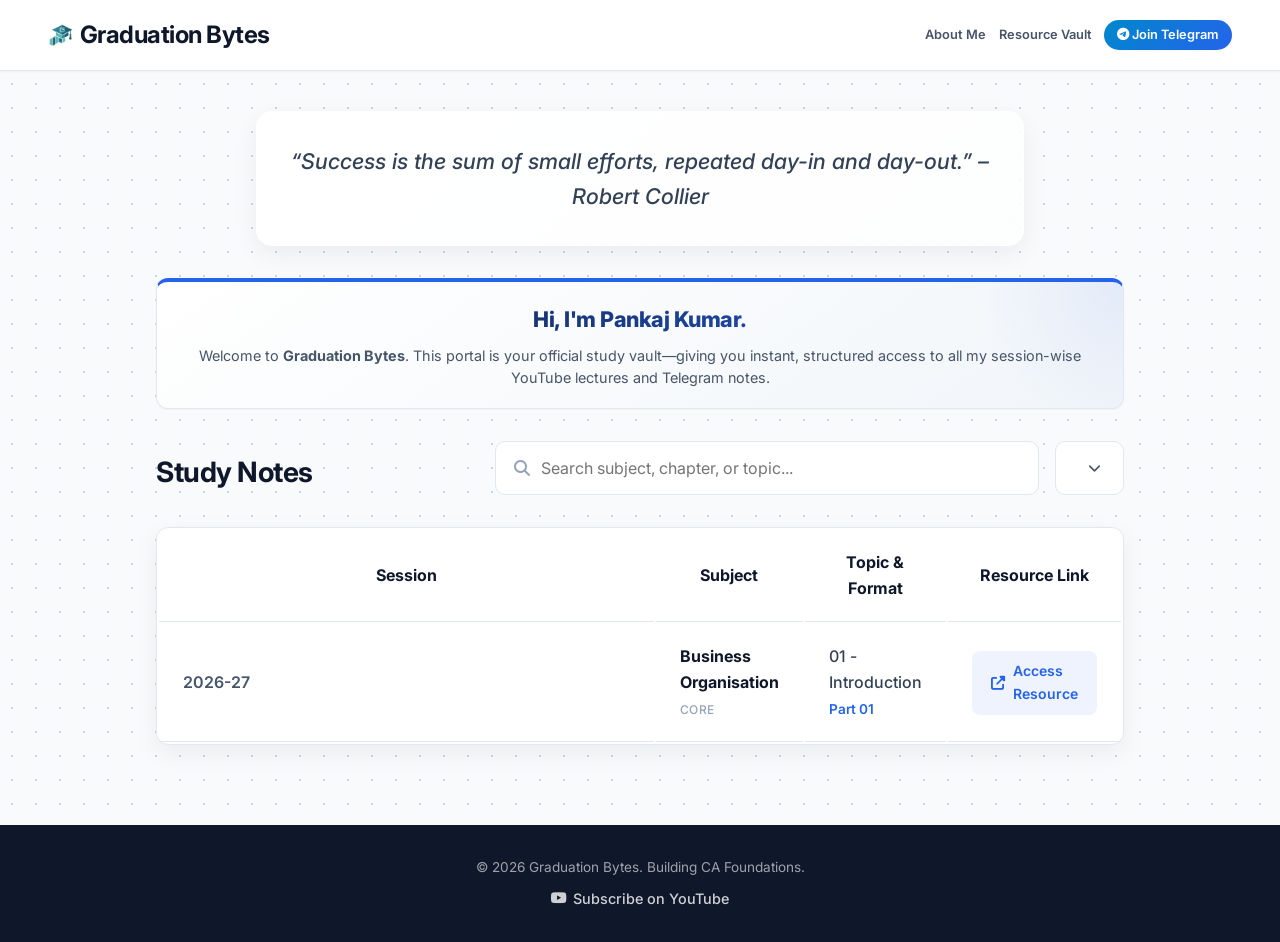
==== commit 724bd43f: "Update index.html" ====
--- a/index.html
+++ b/index.html
@@ -43,7 +43,7 @@
         <section id="about" class="about-section">
             <div class="text-content">
                 <h2>Hi, I'm Pankaj Kumar.</h2>
-<p>Welcome to <strong>Graduation Bytes</strong>. I simplify complex B.Com and CA concepts so you can focus on passing your exams. This portal is your official study vault—giving you instant, structured access to all my session-wise YouTube lectures and Telegram notes.</p>
+<p>Welcome to <strong>Graduation Bytes</strong>. This portal is your official study vault—giving you instant, structured access to all my session-wise YouTube lectures and Telegram notes.</p>
             </div>
         </section>
 
@@ -105,4 +105,4 @@
     <!-- Link to our JS Brain (Loads after HTML is ready) -->
     <script src="main.js" defer></script>
 </body>
-</html>+</html>
--- a/main.css
+++ b/main.css
@@ -66,8 +66,11 @@
 /* ==========================================================================
    3. GLOBAL HEADER & NAVIGATION (Mobile Optimized)
    ========================================================================== */
+/* ==========================================================================
+   3. GLOBAL HEADER & NAVIGATION (Ultra-Compact Mobile First)
+   ========================================================================== */
 .site-header {
-    background: rgba(255, 255, 255, 0.9);
+    background: rgba(255, 255, 255, 0.95);
     backdrop-filter: blur(16px);
     -webkit-backdrop-filter: blur(16px);
     border-bottom: 1px solid var(--border-color);
@@ -78,27 +81,27 @@
 }
 
 .header-container {
-    padding: 0.75rem 1rem; 
+    padding: 0.5rem 1rem; /* RAZOR THIN PADDING */
     display: flex;
     flex-direction: column;
     align-items: center;
-    gap: 0.5rem; 
+    gap: 0.4rem; /* Extremely tight gap */
 }
 
 .brand {
     display: flex;
     align-items: center;
-    gap: 0.5rem;
+    gap: 0.4rem;
 }
 
 .brand-logo {
-    height: 32px; 
+    height: 24px; /* SHRUNK: Tiny mobile logo */
     width: auto;
     object-fit: contain;
 }
 
 .brand h1 {
-    font-size: 1.15rem; 
+    font-size: 1.05rem; /* SHRUNK: Smaller title */
     font-weight: 700;
     letter-spacing: -0.5px;
     color: var(--primary-color);
@@ -108,15 +111,15 @@
     display: flex;
     flex-wrap: wrap;
     justify-content: center;
-    gap: 0.5rem 1rem; 
+    gap: 0.4rem 0.8rem; /* Tighter navigation links */
     align-items: center;
 }
 
 .main-nav a {
     text-decoration: none;
     color: #475569;
-    font-weight: 500;
-    font-size: 0.85rem; 
+    font-weight: 600;
+    font-size: 0.8rem; /* SHRUNK: Minimal text size */
     transition: color var(--transition-fast);
 }
 
@@ -127,8 +130,8 @@
 .btn-telegram {
     background: linear-gradient(135deg, #0088cc, var(--accent-color));
     color: white !important;
-    padding: 0.4rem 1rem; 
-    font-size: 0.85rem;
+    padding: 0.3rem 0.8rem; /* SHRUNK: Slimmer button */
+    font-size: 0.75rem; /* SHRUNK: Micro button text */
     border-radius: 50px;
     box-shadow: var(--shadow-sm);
     transition: transform var(--transition-smooth), box-shadow var(--transition-smooth);
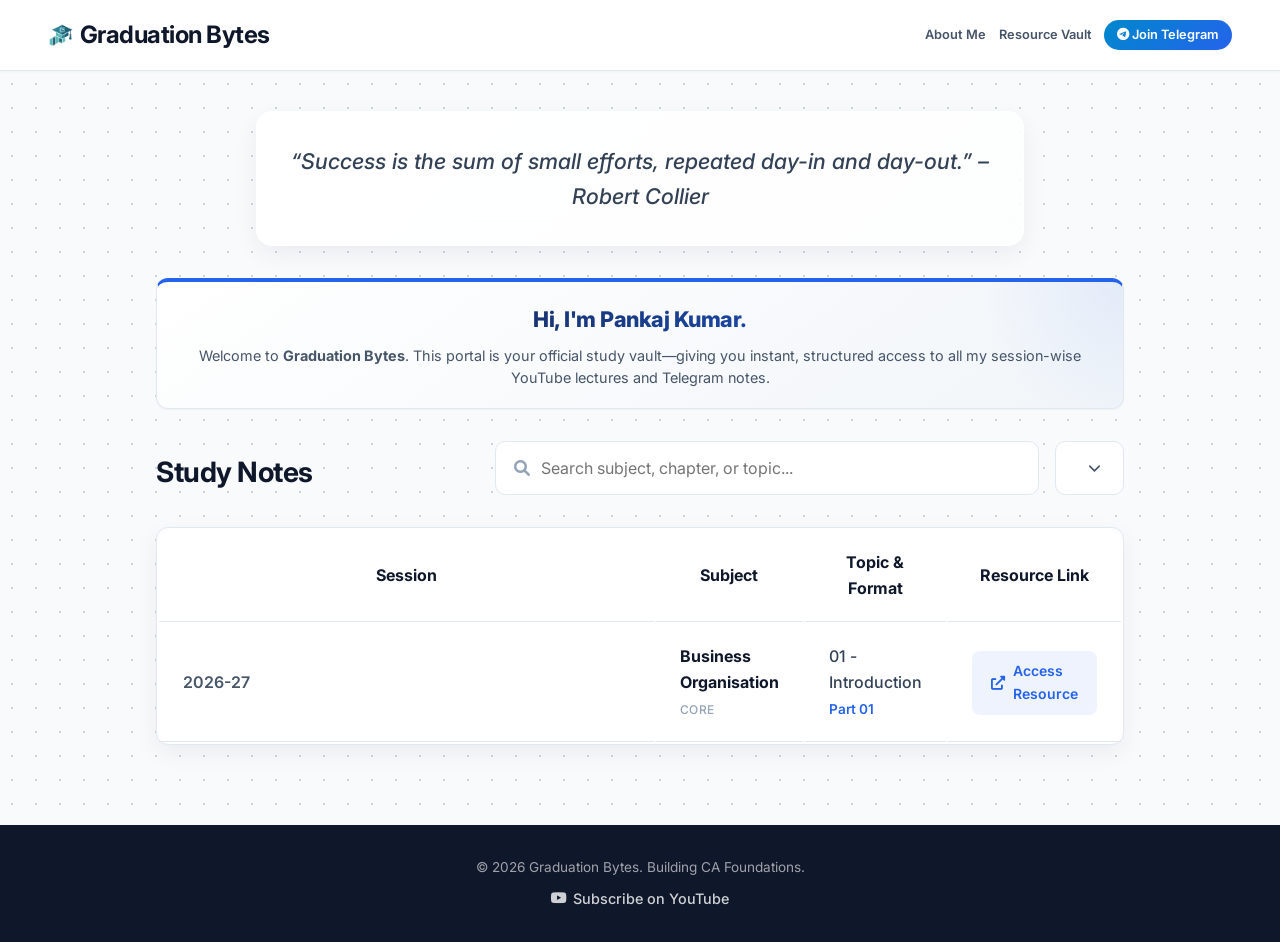
==== commit 03c85acc: "Update index.html" ====
--- a/index.html
+++ b/index.html
@@ -1,15 +1,42 @@
 <!DOCTYPE html>
 <html lang="en">
 <head>
+    <!-- 1. Technical Meta (Critical for Browsers) -->
     <meta charset="UTF-8">
     <meta name="viewport" content="width=device-width, initial-scale=1.0">
+    <meta http-equiv="X-UA-Compatible" content="IE=edge">
+    
     <title>Graduation Bytes | B.Com & CA Resource Center</title>
-    
-    <!-- Link to our UI Design System -->
+
+    <!-- 2. SEO Meta Tags (For Google Ranking) -->
+    <meta name="description" content="Official resource vault by Pankaj Kumar. Access structured B.Com and CA study notes, YouTube lectures, and Telegram resources for commerce students.">
+    <meta name="keywords" content="Graduation Bytes, Pankaj Kumar, B.Com Notes, CA Intermediate, Chartered Accountancy, Accounting, Tally Prime, GST Resources">
+    <meta name="author" content="Pankaj Kumar">
+
+    <!-- 3. Google Search Console Verification (Paste your code below) -->
+    <meta name="google-site-verification" content="YOUR_VERIFICATION_CODE_HERE" />
+
+    <!-- 4. Favicon & Search Result Icon (Square 512x512) -->
+    <link rel="icon" type="image/png" href="favicon.png">
+    <link rel="apple-touch-icon" href="favicon.png">
+
+    <!-- 5. Social Media Preview (Open Graph) -->
+    <meta property="og:title" content="Graduation Bytes | Pankaj Kumar's Study Vault">
+    <meta property="og:description" content="Simplifying complex commerce concepts. Structured notes for B.Com & CA students.">
+    <meta property="og:image" content="logo.png">
+    <meta property="og:url" content="https://yourusername.github.io/your-repo-name/">
+    <meta property="og:type" content="website">
+
+    <!-- 6. Performance: Typography (Inter Font) -->
+    <link rel="preconnect" href="https://fonts.googleapis.com">
+    <link rel="preconnect" href="https://fonts.gstatic.com" crossorigin>
+    <link href="https://fonts.googleapis.com/css2?family=Inter:wght@400;500;600;700;800&display=swap" rel="stylesheet">
+
+    <!-- 7. Icon Library (FontAwesome) -->
+    <link rel="stylesheet" href="https://cdnjs.cloudflare.com/ajax/libs/font-awesome/6.0.0/css/all.min.css">
+
+    <!-- 8. Main UI Stylesheet -->
     <link rel="stylesheet" href="main.css">
-    
-    <!-- FontAwesome for the professional Telegram Icon (No extra image needed) -->
-    <link rel="stylesheet" href="https://cdnjs.cloudflare.com/ajax/libs/font-awesome/6.4.0/css/all.min.css">
 </head>
 <body>
 
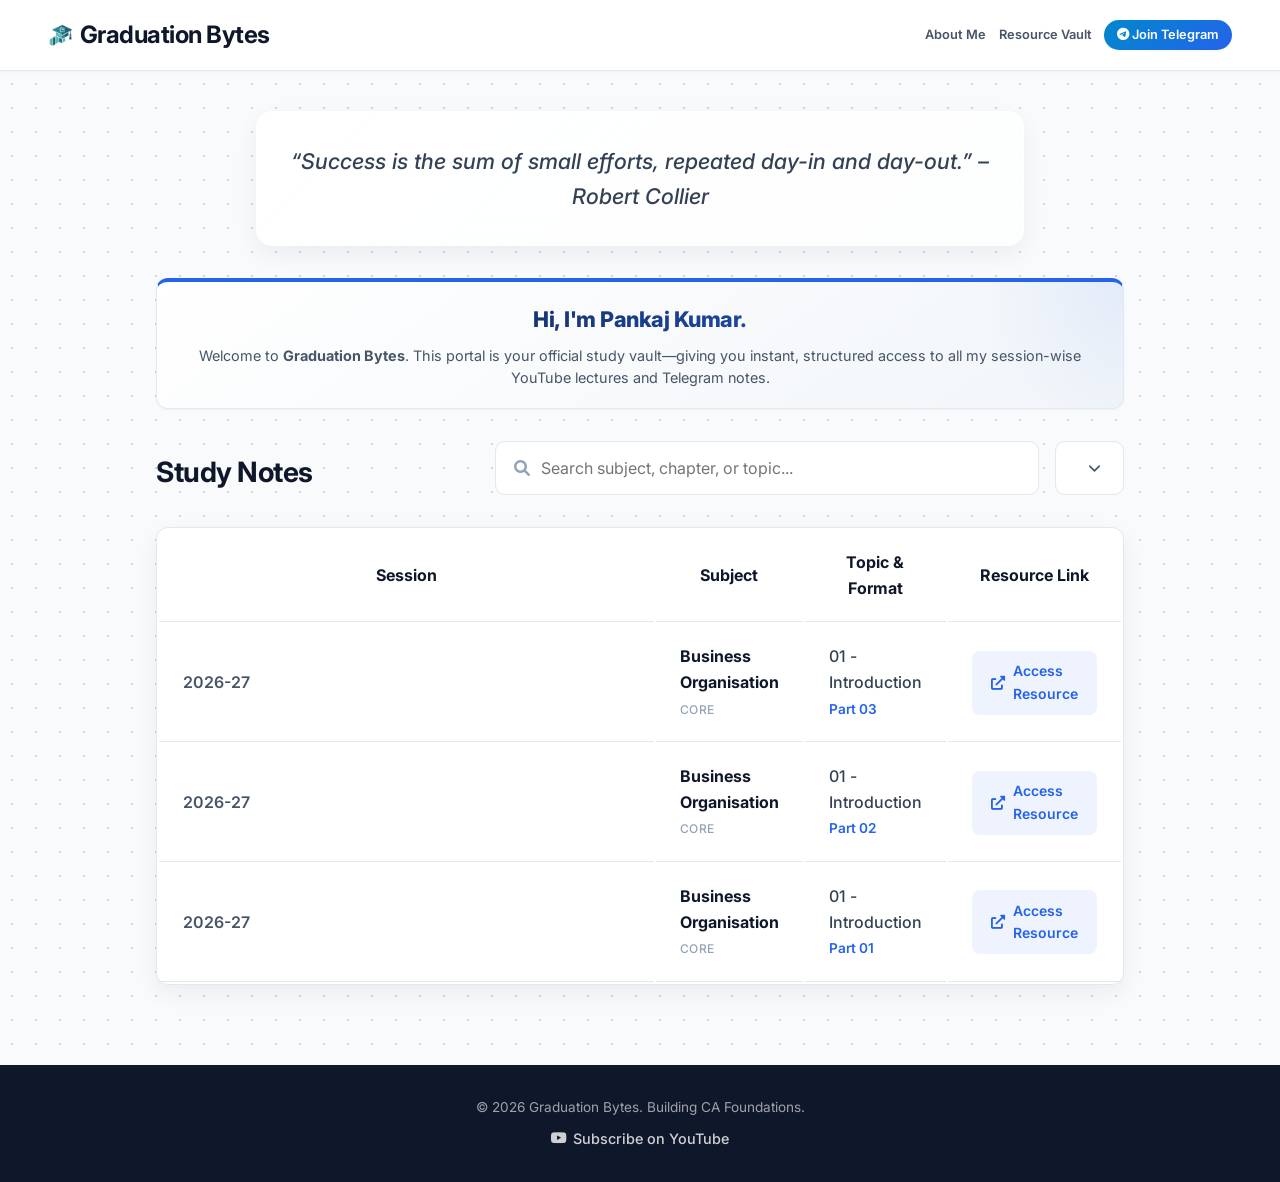
==== commit 699d258a: "Update index.html" ====
--- a/index.html
+++ b/index.html
@@ -88,7 +88,6 @@
                     <select id="session-filter">
                         <option value="all">All Sessions</option>
                         <option value="2026-27">2026-27</option>
-                        <option value="2025-26">2025-26</option>
                     </select>
                 </div>
             </div>
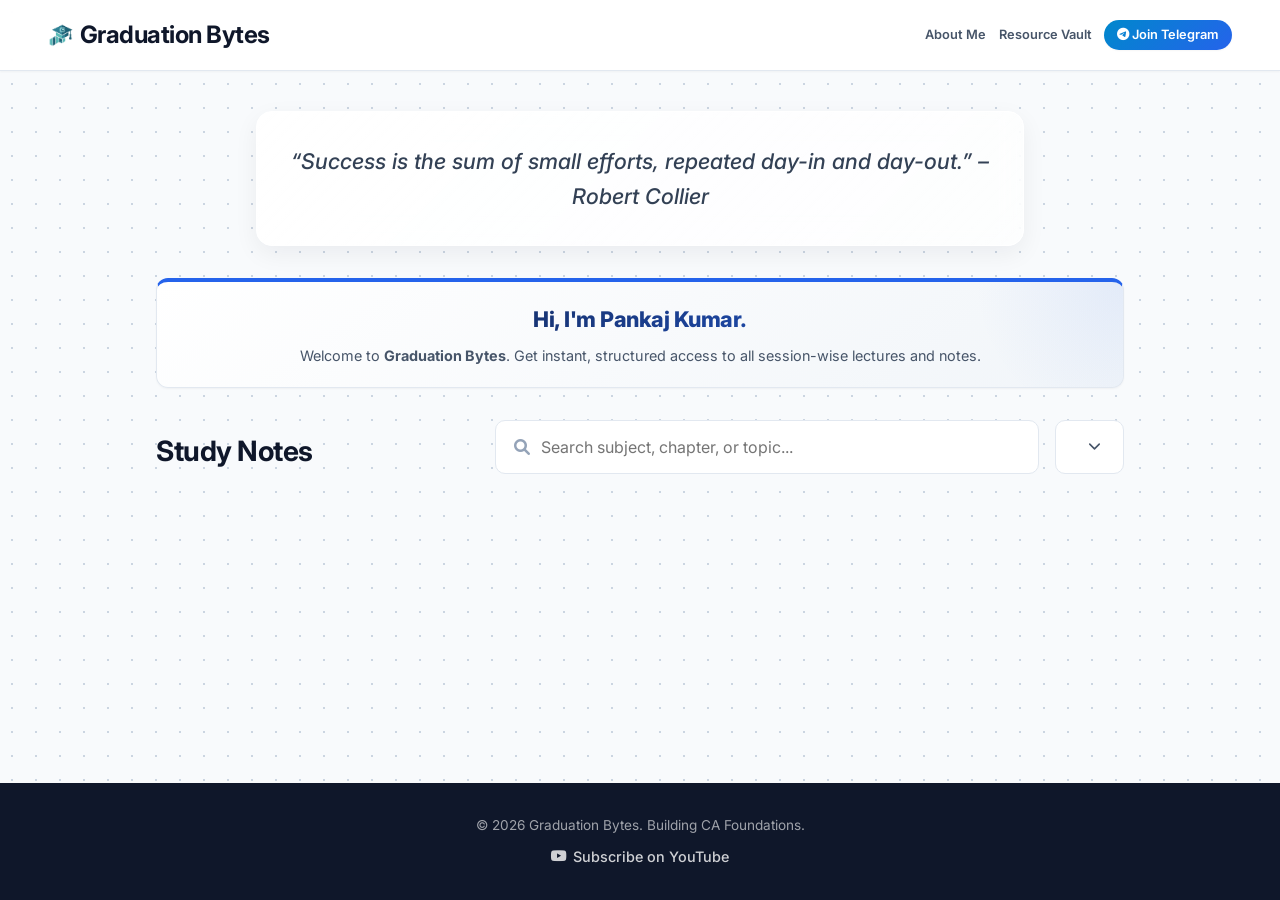
==== commit 40215c35: "Update index.html" ====
--- a/index.html
+++ b/index.html
@@ -1,41 +1,41 @@
 <!DOCTYPE html>
 <html lang="en">
 <head>
-    <!-- 1. Technical Meta (Critical for Browsers) -->
+    <!-- 1. Technical Meta -->
     <meta charset="UTF-8">
     <meta name="viewport" content="width=device-width, initial-scale=1.0">
     <meta http-equiv="X-UA-Compatible" content="IE=edge">
     
     <title>Graduation Bytes | B.Com & CA Resource Center</title>
 
-    <!-- 2. SEO Meta Tags (For Google Ranking) -->
+    <!-- 2. SEO Meta Tags -->
     <meta name="description" content="Official resource vault by Pankaj Kumar. Access structured B.Com and CA study notes, YouTube lectures, and Telegram resources for commerce students.">
     <meta name="keywords" content="Graduation Bytes, Pankaj Kumar, B.Com Notes, CA Intermediate, Chartered Accountancy, Accounting, Tally Prime, GST Resources">
     <meta name="author" content="Pankaj Kumar">
 
-    <!-- 3. Google Search Console Verification (Paste your code below) -->
+    <!-- 3. Google Search Console Verification -->
     <meta name="google-site-verification" content="YOUR_VERIFICATION_CODE_HERE" />
 
-    <!-- 4. Favicon & Search Result Icon (Square 512x512) -->
+    <!-- 4. Favicon -->
     <link rel="icon" type="image/png" href="favicon.png">
     <link rel="apple-touch-icon" href="favicon.png">
 
-    <!-- 5. Social Media Preview (Open Graph) -->
+    <!-- 5. Social Media Preview -->
     <meta property="og:title" content="Graduation Bytes | Pankaj Kumar's Study Vault">
     <meta property="og:description" content="Simplifying complex commerce concepts. Structured notes for B.Com & CA students.">
     <meta property="og:image" content="logo.png">
     <meta property="og:url" content="https://yourusername.github.io/your-repo-name/">
     <meta property="og:type" content="website">
 
-    <!-- 6. Performance: Typography (Inter Font) -->
+    <!-- 6. Typography -->
     <link rel="preconnect" href="https://fonts.googleapis.com">
     <link rel="preconnect" href="https://fonts.gstatic.com" crossorigin>
     <link href="https://fonts.googleapis.com/css2?family=Inter:wght@400;500;600;700;800&display=swap" rel="stylesheet">
 
-    <!-- 7. Icon Library (FontAwesome) -->
+    <!-- 7. Icons -->
     <link rel="stylesheet" href="https://cdnjs.cloudflare.com/ajax/libs/font-awesome/6.0.0/css/all.min.css">
 
-    <!-- 8. Main UI Stylesheet -->
+    <!-- 8. Stylesheet -->
     <link rel="stylesheet" href="main.css">
 </head>
 <body>
@@ -57,10 +57,9 @@
         </div>
     </header>
 
-    <!-- 2. QUOTE OF THE DAY CONTAINER -->
+    <!-- 2. QUOTE OF THE DAY -->
     <section class="quote-section">
         <div class="glass-container" id="quote-container">
-            <!-- JavaScript will automatically inject the daily quote here -->
             <p id="daily-quote" class="quote-text">Loading daily inspiration...</p>
         </div>
     </section>
@@ -70,16 +69,16 @@
         <section id="about" class="about-section">
             <div class="text-content">
                 <h2>Hi, I'm Pankaj Kumar.</h2>
-<p>Welcome to <strong>Graduation Bytes</strong>. This portal is your official study vault—giving you instant, structured access to all my session-wise YouTube lectures and Telegram notes.</p>
+                <p>Welcome to <strong>Graduation Bytes</strong>. Get instant, structured access to all session-wise lectures and notes.</p>
             </div>
         </section>
 
-        <!-- 4. RESOURCE VAULT (The Shell) -->
+        <!-- 4. RESOURCE VAULT (LMS Architecture) -->
         <section id="vault" class="vault-section">
             <div class="vault-header">
                 <h2>Study Notes</h2>
                 
-                <!-- Dynamic Filters for the JS Brain -->
+                <!-- Global Filters -->
                 <div class="controls">
                     <div class="search-wrapper">
                         <i class="fas fa-search"></i>
@@ -92,24 +91,27 @@
                 </div>
             </div>
 
-            <!-- The Table Container where JS injects data.json -->
-            <div class="table-container">
-                <table class="resource-table">
-                    <thead>
-                        <tr>
-                            <th>Session</th>
-                            <th>Subject</th>
-                            <th>Topic & Format</th>
-                            <th>Resource Link</th>
-                        </tr>
-                    </thead>
-                    <tbody id="data-table-body">
-                        <!-- JS WILL INJECT LINKS HERE AUTOMATICALLY -->
-                    </tbody>
-                </table>
+            <!-- VIEW A: The LMS Subject Grid (Visible by default) -->
+            <div id="lms-grid-container" class="grid-container">
+                <!-- JS WILL INJECT SUBJECT CARDS HERE -->
             </div>
 
-            <!-- "Coming Soon" Fallback Message (Hidden by default) -->
+            <!-- VIEW B: The Chapter Accordions (Hidden until subject clicked) -->
+            <div id="chapter-view-container" class="chapter-view hidden">
+                <div class="chapter-view-header">
+                    <button id="back-to-grid-btn" class="btn-back">
+                        <i class="fas fa-arrow-left"></i> Back to Subjects
+                    </button>
+                    <h3 id="active-subject-title">Subject Title Loading...</h3>
+                    <button id="expand-all-btn" class="btn-expand">Expand All</button>
+                </div>
+                
+                <div id="accordion-container" class="accordion-list">
+                    <!-- JS WILL INJECT CHAPTER ACCORDIONS HERE -->
+                </div>
+            </div>
+
+            <!-- Fallback Message -->
             <div id="empty-state" class="empty-state hidden">
                 <i class="fas fa-book-open"></i>
                 <h3>Lectures & Notes Coming Soon!</h3>
@@ -128,7 +130,7 @@
         </div>
     </footer>
 
-    <!-- Link to our JS Brain (Loads after HTML is ready) -->
+    <!-- JS Brain -->
     <script src="main.js" defer></script>
 </body>
 </html>
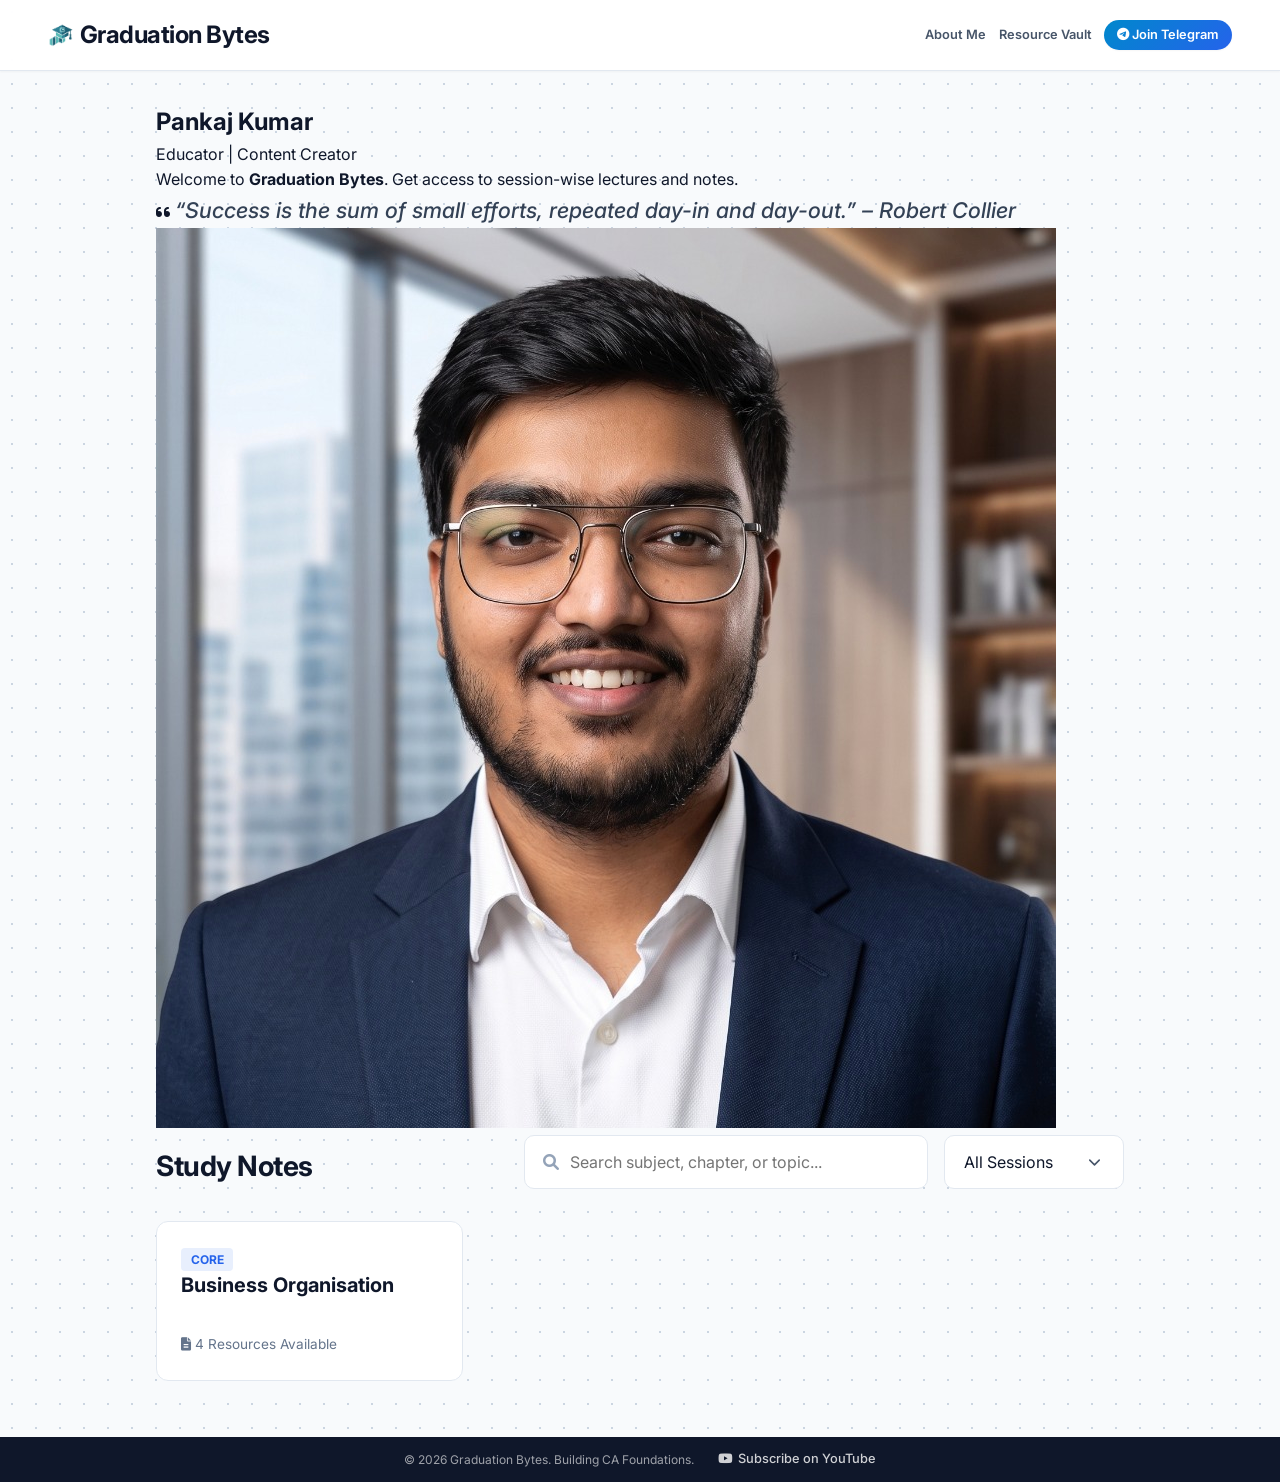
==== commit d31ff5c6: "Update index.html" ====
--- a/index.html
+++ b/index.html
@@ -57,23 +57,30 @@
         </div>
     </header>
 
-    <!-- 2. QUOTE OF THE DAY -->
-    <section class="quote-section">
-        <div class="glass-container" id="quote-container">
-            <p id="daily-quote" class="quote-text">Loading daily inspiration...</p>
-        </div>
-    </section>
-
     <main>
-        <!-- 3. ABOUT SECTION -->
-        <section id="about" class="about-section">
-            <div class="text-content">
-                <h2>Hi, I'm Pankaj Kumar.</h2>
-                <p>Welcome to <strong>Graduation Bytes</strong>. Get instant, structured access to all session-wise lectures and notes.</p>
+        <!-- 2. PROFESSIONAL ABOUT & QUOTE (Integrated Layout) -->
+        <section id="about" class="about-hero-section">
+            <div class="about-hero-container">
+                <div class="about-text-content">
+                    <h2>Pankaj Kumar</h2>
+                    <p class="about-subtitle">Educator | Content Creator</p>
+                    <p class="about-description">Welcome to <strong>Graduation Bytes</strong>. Get access to session-wise lectures and notes.</p>
+                    
+                    <!-- JS Dependent IDs preserved -->
+                    <div class="inline-quote" id="quote-container">
+                        <i class="fas fa-quote-left quote-icon"></i>
+                        <span id="daily-quote" class="quote-text">Loading daily inspiration...</span>
+                    </div>
+                </div>
+                
+                <div class="about-avatar">
+                    <img src="profile.png" alt="Pankaj Kumar" onerror="this.style.display='none'; this.nextElementSibling.style.display='block';">
+                    <i class="fas fa-user-circle fallback-icon" style="display: none; font-size: 120px; color: #cbd5e1;"></i>
+                </div>
             </div>
         </section>
 
-        <!-- 4. RESOURCE VAULT (LMS Architecture) -->
+        <!-- 3. RESOURCE VAULT (LMS Architecture) -->
         <section id="vault" class="vault-section">
             <div class="vault-header">
                 <h2>Study Notes</h2>
@@ -91,15 +98,16 @@
                 </div>
             </div>
 
-            <!-- VIEW A: The LMS Subject Grid (Visible by default) -->
+            <!-- VIEW A: The LMS Subject Grid -->
             <div id="lms-grid-container" class="grid-container">
                 <!-- JS WILL INJECT SUBJECT CARDS HERE -->
             </div>
 
-            <!-- VIEW B: The Chapter Accordions (Hidden until subject clicked) -->
+            <!-- VIEW B: The Chapter Accordions -->
             <div id="chapter-view-container" class="chapter-view hidden">
                 <div class="chapter-view-header">
-                    <button id="back-to-grid-btn" class="btn-back">
+                    <!-- BACK BUTTON HIGHLIGHTED -->
+                    <button id="back-to-grid-btn" class="btn-back btn-highlight">
                         <i class="fas fa-arrow-left"></i> Back to Subjects
                     </button>
                     <h3 id="active-subject-title">Subject Title Loading...</h3>
@@ -120,7 +128,7 @@
         </section>
     </main>
 
-    <!-- 5. GLOBAL FOOTER -->
+    <!-- 4. GLOBAL FOOTER -->
     <footer class="site-footer">
         <div class="footer-container">
             <p>&copy; <span id="current-year"></span> Graduation Bytes. Building CA Foundations.</p>
--- a/main.css
+++ b/main.css
@@ -4,57 +4,36 @@
 @import url('https://fonts.googleapis.com/css2?family=Inter:wght@400;500;600;700&display=swap');
 
 :root {
-    /* Match your logo colors here */
     --primary-color: #0f172a; 
     --accent-color: #2563eb;  
-    
-    /* Backgrounds & Surfaces */
     --bg-color: #f8fafc;      
     --surface-color: #ffffff; 
     --border-color: #e2e8f0;
-    
-    /* Typography Upgrade */
     --font-main: 'Inter', system-ui, -apple-system, sans-serif;
-    
-    /* Animation Speeds */
     --transition-fast: 0.2s ease-in-out;
     --transition-smooth: 0.3s cubic-bezier(0.4, 0, 0.2, 1);
-    
-    /* Premium Diffused Shadows */
     --shadow-sm: 0 1px 2px rgba(0,0,0,0.04);
     --shadow-md: 0 8px 24px rgba(15, 23, 42, 0.06);
     --shadow-hover: 0 12px 32px rgba(37, 99, 235, 0.12);
 }
 
 /* ==========================================================================
-   2. CSS RESET & BASE RULES (Flexbox Sticky Footer)
-   ========================================================================== */
-* {
-    margin: 0;
-    padding: 0;
-    box-sizing: border-box;
-}
-
-html {
-    scroll-behavior: smooth;
-}
-
+   2. CSS RESET & BASE RULES
+   ========================================================================== */
+* { margin: 0; padding: 0; box-sizing: border-box; }
+html { scroll-behavior: smooth; }
 body {
     font-family: var(--font-main);
     background-color: var(--bg-color);
     color: var(--primary-color);
     line-height: 1.6;
     -webkit-font-smoothing: antialiased;
-    
-    /* Professional Subtle Dot Pattern */
     background-image: radial-gradient(#cbd5e1 1px, transparent 1px);
     background-size: 24px 24px;
-    
     display: flex;
     flex-direction: column;
     min-height: 100vh; 
 }
-
 main {
     flex: 1 0 auto;
     width: 100%;
@@ -63,9 +42,6 @@
     padding: 2rem 1rem;
 }
 
-/* ==========================================================================
-   3. GLOBAL HEADER & NAVIGATION (Mobile Optimized)
-   ========================================================================== */
 /* ==========================================================================
    3. GLOBAL HEADER & NAVIGATION (Ultra-Compact Mobile First)
    ========================================================================== */
@@ -79,72 +55,50 @@
     z-index: 100;
     box-shadow: var(--shadow-sm);
 }
-
 .header-container {
-    padding: 0.5rem 1rem; /* RAZOR THIN PADDING */
-    display: flex;
-    flex-direction: column;
-    align-items: center;
-    gap: 0.4rem; /* Extremely tight gap */
-}
-
-.brand {
-    display: flex;
+    padding: 0.5rem 1rem;
+    display: flex;
+    flex-direction: column;
     align-items: center;
     gap: 0.4rem;
 }
-
-.brand-logo {
-    height: 24px; /* SHRUNK: Tiny mobile logo */
-    width: auto;
-    object-fit: contain;
-}
-
+.brand { display: flex; align-items: center; gap: 0.4rem; }
+.brand-logo { height: 24px; width: auto; object-fit: contain; }
 .brand h1 {
-    font-size: 1.05rem; /* SHRUNK: Smaller title */
+    font-size: 1.05rem;
     font-weight: 700;
     letter-spacing: -0.5px;
     color: var(--primary-color);
 }
-
 .main-nav {
     display: flex;
     flex-wrap: wrap;
     justify-content: center;
-    gap: 0.4rem 0.8rem; /* Tighter navigation links */
-    align-items: center;
-}
-
+    gap: 0.4rem 0.8rem;
+    align-items: center;
+}
 .main-nav a {
     text-decoration: none;
     color: #475569;
     font-weight: 600;
-    font-size: 0.8rem; /* SHRUNK: Minimal text size */
+    font-size: 0.8rem;
     transition: color var(--transition-fast);
 }
-
-.main-nav a:hover {
-    color: var(--accent-color);
-}
-
+.main-nav a:hover { color: var(--accent-color); }
 .btn-telegram {
     background: linear-gradient(135deg, #0088cc, var(--accent-color));
     color: white !important;
-    padding: 0.3rem 0.8rem; /* SHRUNK: Slimmer button */
-    font-size: 0.75rem; /* SHRUNK: Micro button text */
+    padding: 0.3rem 0.8rem;
+    font-size: 0.75rem;
     border-radius: 50px;
     box-shadow: var(--shadow-sm);
     transition: transform var(--transition-smooth), box-shadow var(--transition-smooth);
 }
-
 .btn-telegram:hover {
     transform: translateY(-2px);
     box-shadow: var(--shadow-hover);
 }
-
-.btn-telegram:active {
-    transform: translateY(0); /* Button press effect */
-}
+.btn-telegram:active { transform: translateY(0); }
 
 /* ==========================================================================
    4. QUOTE OF THE DAY
@@ -155,7 +109,6 @@
     margin: 0 auto;
     width: 100%;
 }
-
 .glass-container {
     background: linear-gradient(135deg, rgba(255,255,255,0.95), rgba(255,255,255,0.7));
     backdrop-filter: blur(12px);
@@ -167,7 +120,6 @@
     position: relative;
     overflow: hidden;
 }
-
 .quote-text {
     font-size: 1.15rem;
     font-style: italic;
@@ -177,39 +129,34 @@
 }
 
 /* ==========================================================================
-   5. MAIN CONTENT LAYOUT
-   ========================================================================== */
-/* ==========================================================================
    5. MAIN CONTENT LAYOUT (Compact Mobile First)
    ========================================================================== */
 .about-section {
     position: relative; 
     text-align: center;
-    margin-bottom: 2rem; /* REDUCED: Brings the Vault closer to the top */
+    margin-bottom: 2rem;
     background: linear-gradient(145deg, #ffffff 0%, #f1f5f9 100%);
-    padding: 1.25rem 1rem; /* REDUCED: Much tighter box for phones */
-    border-radius: 12px; /* Sharper corners for a smaller box */
+    padding: 1.25rem 1rem;
+    border-radius: 12px;
     box-shadow: var(--shadow-sm); 
     border: 1px solid var(--border-color);
     border-top: 4px solid var(--accent-color);
     overflow: hidden; 
 }
-
 .about-section::before {
     content: '';
     position: absolute;
     top: 0;
     right: 0;
-    width: 150px; /* REDUCED: Smaller glow for a smaller screen */
+    width: 150px;
     height: 150px;
     background: radial-gradient(circle at top right, rgba(37, 99, 235, 0.08) 0%, transparent 70%);
     pointer-events: none; 
 }
-
 .about-section h2 {
     position: relative;
-    margin-bottom: 0.5rem; /* Tighter gap below the title */
-    font-size: 1.35rem; /* REDUCED: Professional but not overpowering on phone */
+    margin-bottom: 0.5rem;
+    font-size: 1.35rem;
     font-weight: 800; 
     letter-spacing: -0.5px;
     background: linear-gradient(135deg, var(--primary-color) 0%, var(--accent-color) 100%);
@@ -217,39 +164,27 @@
     -webkit-text-fill-color: transparent;
     background-clip: text;
 }
-
 .about-section p {
     position: relative;
     color: #475569;
-    font-size: 0.9rem; /* REDUCED: Standard mobile reading size */
+    font-size: 0.9rem;
     max-width: 100%; 
     margin: 0 auto;
-    line-height: 1.5; /* Tighter line spacing */
-}
+    line-height: 1.5;
+}
+
 /* ==========================================================================
    6. VAULT & FILTERS
    ========================================================================== */
-.vault-header {
-    margin-bottom: 2rem;
-}
-
-.vault-header h2 {
-    font-size: 1.75rem;
-    letter-spacing: -0.5px;
-}
-
+.vault-header { margin-bottom: 2rem; }
+.vault-header h2 { font-size: 1.75rem; letter-spacing: -0.5px; }
 .controls {
     display: flex;
     flex-direction: column;
     gap: 1rem;
     margin-top: 1.25rem;
 }
-
-.search-wrapper {
-    position: relative;
-    width: 100%;
-}
-
+.search-wrapper { position: relative; width: 100%; }
 .search-wrapper i {
     position: absolute;
     left: 1.2rem;
@@ -257,7 +192,6 @@
     transform: translateY(-50%);
     color: #94a3b8;
 }
-
 #search-input, #session-filter {
     width: 100%;
     padding: 1rem 1.2rem;
@@ -269,12 +203,7 @@
     transition: border-color var(--transition-fast), box-shadow var(--transition-fast);
     color: var(--primary-color);
 }
-
-#search-input {
-    padding-left: 2.8rem; 
-}
-
-/* Custom Dropdown Arrow Fix */
+#search-input { padding-left: 2.8rem; }
 #session-filter {
     appearance: none; 
     -webkit-appearance: none;
@@ -282,10 +211,9 @@
     background-repeat: no-repeat;
     background-position: right 1.2rem center;
     background-size: 1.2rem;
-    padding-right: 3rem; /* Extra space so text doesn't hit the arrow */
+    padding-right: 3rem;
     cursor: pointer;
 }
-
 #search-input:focus, #session-filter:focus {
     outline: none;
     border-color: var(--accent-color);
@@ -293,67 +221,191 @@
 }
 
 /* ==========================================================================
-   7. THE DATA TABLE (Mobile-First Card Layout)
-   ========================================================================== */
-.table-container {
-    background: transparent;
-    border: none;
-    box-shadow: none;
-    overflow-x: visible; /* Prevents swiping */
-}
-
-/* Transform Table into Cards for Mobile */
-.resource-table, .resource-table tbody, .resource-table tr, .resource-table td {
-    display: block;
-    width: 100%;
-}
-
-.resource-table thead {
-    display: none; /* Hide headers on mobile */
-}
-
-.resource-table tr {
+   7. LMS SUBJECT GRID (Cards Layout)
+   ========================================================================== */
+.grid-container {
+    display: grid;
+    grid-template-columns: repeat(auto-fill, minmax(280px, 1fr));
+    gap: 1.5rem;
+    animation: fadeIn 0.4s ease-out forwards;
+}
+
+.subject-card {
     background: var(--surface-color);
     border: 1px solid var(--border-color);
     border-radius: 12px;
+    padding: 1.5rem;
+    cursor: pointer;
+    transition: transform var(--transition-fast), box-shadow var(--transition-fast), border-color var(--transition-fast);
+    display: flex;
+    flex-direction: column;
+    justify-content: space-between;
+    min-height: 160px;
+}
+
+.subject-card:hover {
+    transform: translateY(-4px);
+    box-shadow: var(--shadow-md);
+    border-color: var(--accent-color);
+}
+
+.category-badge {
+    align-self: flex-start;
+    background: rgba(37, 99, 235, 0.1);
+    color: var(--accent-color);
+    font-size: 0.75rem;
+    font-weight: 700;
+    text-transform: uppercase;
+    padding: 0.25rem 0.6rem;
+    border-radius: 4px;
     margin-bottom: 1rem;
+}
+
+.subject-card h3 {
+    font-size: 1.25rem;
+    color: var(--primary-color);
+    margin-bottom: 0.5rem;
+    line-height: 1.3;
+}
+
+.subject-card p {
+    font-size: 0.85rem;
+    color: #64748b;
+    margin-top: auto;
+}
+
+/* ==========================================================================
+   8. CHAPTER VIEW & ACCORDIONS
+   ========================================================================== */
+.chapter-view-header {
+    display: flex;
+    flex-direction: column;
+    gap: 1rem;
+    margin-bottom: 2rem;
+    padding-bottom: 1rem;
+    border-bottom: 1px solid var(--border-color);
+    animation: fadeIn 0.4s ease-out forwards;
+}
+
+.chapter-view-header h3 {
+    font-size: 1.5rem;
+    color: var(--primary-color);
+}
+
+.btn-back {
+    align-self: flex-start;
+    background: transparent;
+    border: none;
+    color: #64748b;
+    font-size: 0.9rem;
+    font-weight: 600;
+    cursor: pointer;
+    display: flex;
+    align-items: center;
+    gap: 0.5rem;
+    transition: color var(--transition-fast);
+}
+
+.btn-back:hover { color: var(--primary-color); }
+
+.btn-expand {
+    align-self: flex-start;
+    background: var(--surface-color);
+    border: 1px solid var(--border-color);
+    color: var(--primary-color);
+    padding: 0.5rem 1rem;
+    border-radius: 6px;
+    font-size: 0.85rem;
+    font-weight: 600;
+    cursor: pointer;
+    transition: background var(--transition-fast);
+}
+
+.btn-expand:hover { background: #f1f5f9; }
+
+/* Accordion Item Styles */
+.accordion-item {
+    background: var(--surface-color);
+    border: 1px solid var(--border-color);
+    border-radius: 8px;
+    margin-bottom: 1rem;
+    overflow: hidden;
+}
+
+.accordion-header {
+    display: flex;
+    justify-content: space-between;
+    align-items: center;
     padding: 1.25rem;
-    box-shadow: var(--shadow-sm);
-    transition: transform var(--transition-fast), box-shadow var(--transition-fast);
-    animation: fadeIn 0.4s ease-out forwards;
-}
-
-.resource-table tr:hover {
-    transform: translateY(-2px);
-    box-shadow: var(--shadow-md);
-}
-
-.resource-table td {
-    padding: 0;
-    border: none;
-    margin-bottom: 0.75rem;
+    cursor: pointer;
+    user-select: none;
+    background: var(--surface-color);
+    transition: background var(--transition-fast);
+}
+
+.accordion-header:hover { background: #f8fafc; }
+
+.accordion-header h4 {
+    font-size: 1rem;
+    font-weight: 600;
+    color: var(--primary-color);
+    margin: 0;
+}
+
+.accordion-icon {
+    color: #64748b;
+    transition: transform var(--transition-fast);
+}
+
+.accordion-item.active .accordion-icon {
+    transform: rotate(180deg);
+}
+
+/* Accordion Body (Handled by JS max-height) */
+.accordion-body {
+    max-height: 0;
+    overflow: hidden;
+    transition: max-height 0.3s ease-out;
+    background: var(--bg-color);
+}
+
+.part-list {
+    padding: 1rem 1.25rem;
+    display: flex;
+    flex-direction: column;
+    gap: 0.75rem;
+}
+
+.part-item {
+    display: flex;
+    flex-direction: column;
+    gap: 0.5rem;
+    padding: 1rem;
+    background: var(--surface-color);
+    border: 1px solid var(--border-color);
+    border-radius: 6px;
+}
+
+.part-title {
+    font-size: 0.9rem;
+    font-weight: 600;
     color: #334155;
-    font-weight: 500;
-}
-
-.resource-table td:last-child {
-    margin-bottom: 0;
-    margin-top: 1.25rem; /* Push the button down slightly */
-}
-
+}
+
+/* Shared Button Logic (retained from original for Telegram links) */
 .resource-link-btn {
     display: inline-flex;
-    justify-content: center; /* Center text on mobile */
-    width: 100%; /* Full width button on mobile */
+    justify-content: center;
+    width: 100%;
     align-items: center;
     gap: 0.5rem;
-    padding: 0.75rem 1.2rem;
+    padding: 0.6rem 1rem;
     background-color: rgba(37, 99, 235, 0.08);
     color: var(--accent-color);
     text-decoration: none;
-    border-radius: 8px;
+    border-radius: 6px;
     font-weight: 600;
-    font-size: 0.875rem;
+    font-size: 0.85rem;
     transition: all var(--transition-fast);
 }
 
@@ -365,7 +417,7 @@
 }
 
 /* ==========================================================================
-   8. FALLBACK & FOOTER
+   9. FALLBACK & FOOTER
    ========================================================================== */
 .empty-state {
     text-align: center;
@@ -374,81 +426,50 @@
     border-radius: 12px;
     border: 2px dashed #cbd5e1;
 }
-
-.empty-state i {
-    font-size: 3.5rem;
-    color: #94a3b8;
-    margin-bottom: 1.25rem;
-}
-
-.empty-state h3 {
-    color: var(--primary-color);
-    font-size: 1.5rem;
-    margin-bottom: 0.5rem;
-}
-
-.empty-state p {
-    color: #64748b;
-}
-
-.hidden {
-    display: none !important;
-}
-
-/* Sticky Footer Implementation (Compact & Professional) */
+.empty-state i { font-size: 3.5rem; color: #94a3b8; margin-bottom: 1.25rem; }
+.empty-state h3 { color: var(--primary-color); font-size: 1.5rem; margin-bottom: 0.5rem; }
+.empty-state p { color: #64748b; }
+.hidden { display: none !important; }
+
+/* ULTRA-COMPACT: Professional Mobile-First Footer Layout */
 .site-footer {
-    flex-shrink: 0; /* Keeps your footer anchored perfectly to the bottom */
+    flex-shrink: 0; 
     text-align: center;
-    padding: 2rem 1rem; /* Slightly reduced padding so it looks minimal */
+    padding: 0.75rem 0.5rem; /* Razor-thin vertical padding */
     background-color: #0f172a;
-    color: rgba(255, 255, 255, 0.6); /* Dimmed text so it's not distracting */
-    margin-top: 3rem;
-    font-size: 0.85rem; /* Shrunk the text for a high-end feel */
-}
-
-/* New container rule to stack the text and link tightly */
+    color: rgba(255, 255, 255, 0.6); 
+    margin-top: 1.5rem; /* Tighter spacing above footer */
+    font-size: 0.75rem; /* Micro-text for copyright */
+}
 .footer-container {
     display: flex;
     flex-direction: column;
     align-items: center;
-    gap: 0.5rem; 
-}
-
+    gap: 0.2rem; /* Eliminates almost all space between text and link */
+}
 .footer-link {
     color: rgba(255, 255, 255, 0.8);
     text-decoration: none;
     display: inline-flex;
     align-items: center;
     gap: 0.4rem;
-    margin-top: 0; /* Removed the old margin, handled by container gap now */
+    margin-top: 0; 
     font-weight: 500;
-    font-size: 0.9rem;
+    font-size: 0.8rem; /* Shrunk the YouTube button text */
     transition: all var(--transition-fast);
 }
-
-/* The YouTube Hover Action */
 .youtube-link:hover {
-    color: #ff0000; /* Snaps to official YouTube Red */
-    transform: translateY(-1px); /* Subtle premium lift */
-}
-
-/* ==========================================================================
-   9. CSS KEYFRAME ANIMATIONS
+    color: #ff0000; 
+    transform: translateY(-1px); 
+}
+/* ==========================================================================
+   10. KEYFRAMES & DESKTOP MEDIA QUERIES
    ========================================================================== */
 @keyframes fadeIn {
-    from {
-        opacity: 0;
-        transform: translateY(10px);
-    }
-    to {
-        opacity: 1;
-        transform: translateY(0);
-    }
-}
-
-/* ==========================================================================
-   10. DESKTOP MEDIA QUERIES (Reverts Cards back to PC Table)
-   ========================================================================== */
+    from { opacity: 0; transform: translateY(10px); }
+    to { opacity: 1; transform: translateY(0); }
+}
+
 @media (min-width: 768px) {
     .header-container {
         flex-direction: row;
@@ -457,89 +478,93 @@
         max-width: 1400px;
         margin: 0 auto;
     }
-
-    .brand h1 {
-        font-size: 1.5rem;
-    }
-
-    .quote-text {
-        font-size: 1.35rem;
-    }
-
-    .controls {
-        flex-direction: row;
-        align-items: center;
-    }
-
-    #search-input {
-        flex: 2; 
-    }
-
-    #session-filter {
-        flex: 1; 
-        max-width: 250px;
-    }
-
+    .brand h1 { font-size: 1.5rem; }
+    .quote-text { font-size: 1.35rem; }
+    
     .vault-header {
         display: flex;
         justify-content: space-between;
         align-items: flex-end;
     }
 
+    /* UPDATED: Search and Filter Controls Layout */
     .controls {
+        flex-direction: row;
+        align-items: center;
         margin-top: 0;
-        width: 65%;
-    }
-
-    /* --- PC TABLE REVERSION --- */
-    .table-container {
-        background: var(--surface-color);
-        border-radius: 12px;
-        box-shadow: var(--shadow-md);
-        border: 1px solid var(--border-color);
-    }
-
-    .resource-table {
-        display: table;
-    }
-
-    .resource-table thead {
-        display: table-header-group;
-    }
-
-    .resource-table tbody {
-        display: table-row-group;
-    }
-
-    .resource-table tr {
-        display: table-row;
-        background: transparent;
-        border: none;
-        border-radius: 0;
-        margin-bottom: 0;
-        padding: 0;
-        box-shadow: none;
-    }
-
-    .resource-table tr:hover {
-        background-color: #f8fafc;
-        transform: none; /* Turn off mobile hover lift */
-        box-shadow: none;
-    }
-
-    .resource-table th, .resource-table td {
-        display: table-cell;
-        padding: 1.25rem 1.5rem;
-        border-bottom: 1px solid var(--border-color);
-        margin: 0; /* Remove mobile margins */
-    }
-
-    .resource-table td:last-child {
+        width: 100%; 
+        max-width: 600px;
+    }
+    #search-input { 
+        flex: 1; 
+    }
+    #session-filter { 
+        flex: none; 
+        min-width: 180px; 
+        width: auto; 
+    }
+
+    /* Chapter View Desktop Alignments */
+    .chapter-view-header {
+        flex-direction: row;
+        justify-content: space-between;
+        align-items: center;
+    }
+    .chapter-view-header h3 { order: 1; margin: 0; }
+    .btn-back { order: 0; align-self: center; }
+    .btn-expand { order: 2; align-self: center; }
+
+    /* Parts list inside accordion flex to row on desktop */
+    .part-item {
+        flex-direction: row;
+        justify-content: space-between;
+        align-items: center;
+    }
+    .resource-link-btn {
+        width: auto;
+    }
+
+    /* NEW: Forces footer items into a single row on PC */
+    .footer-container {
+        flex-direction: row;
+        justify-content: center;
+        gap: 1.5rem;
+    }
+}
+/* MOBILE OVERRIDE: COMPACT LIST VIEW */
+@media (max-width: 767px) {
+    .grid-container {
+        display: flex;
+        flex-direction: column;
+        gap: 0.5rem; /* Tighter spacing */
+    }
+
+    .subject-card {
+        min-height: auto; /* Remove the 160px height */
+        padding: 0.8rem 1rem;
+        flex-direction: row; /* Horizontal layout */
+        align-items: center;
+        justify-content: space-between;
+    }
+
+    /* Hide the category badge since you don't want to emphasize categories */
+    .subject-card .category-badge {
+        display: none; 
+    }
+
+    .subject-card div {
+        display: flex;
+        flex-direction: column;
+    }
+
+    .subject-card h3 {
+        font-size: 1rem;
+        margin-bottom: 0.2rem;
+    }
+
+    .subject-card p {
         margin-top: 0;
-    }
-
-    .resource-link-btn {
-        width: auto; /* Button goes back to normal size */
-        padding: 0.6rem 1.2rem;
-    }
-}
+        font-size: 0.75rem;
+        text-align: right;
+    }
+}
